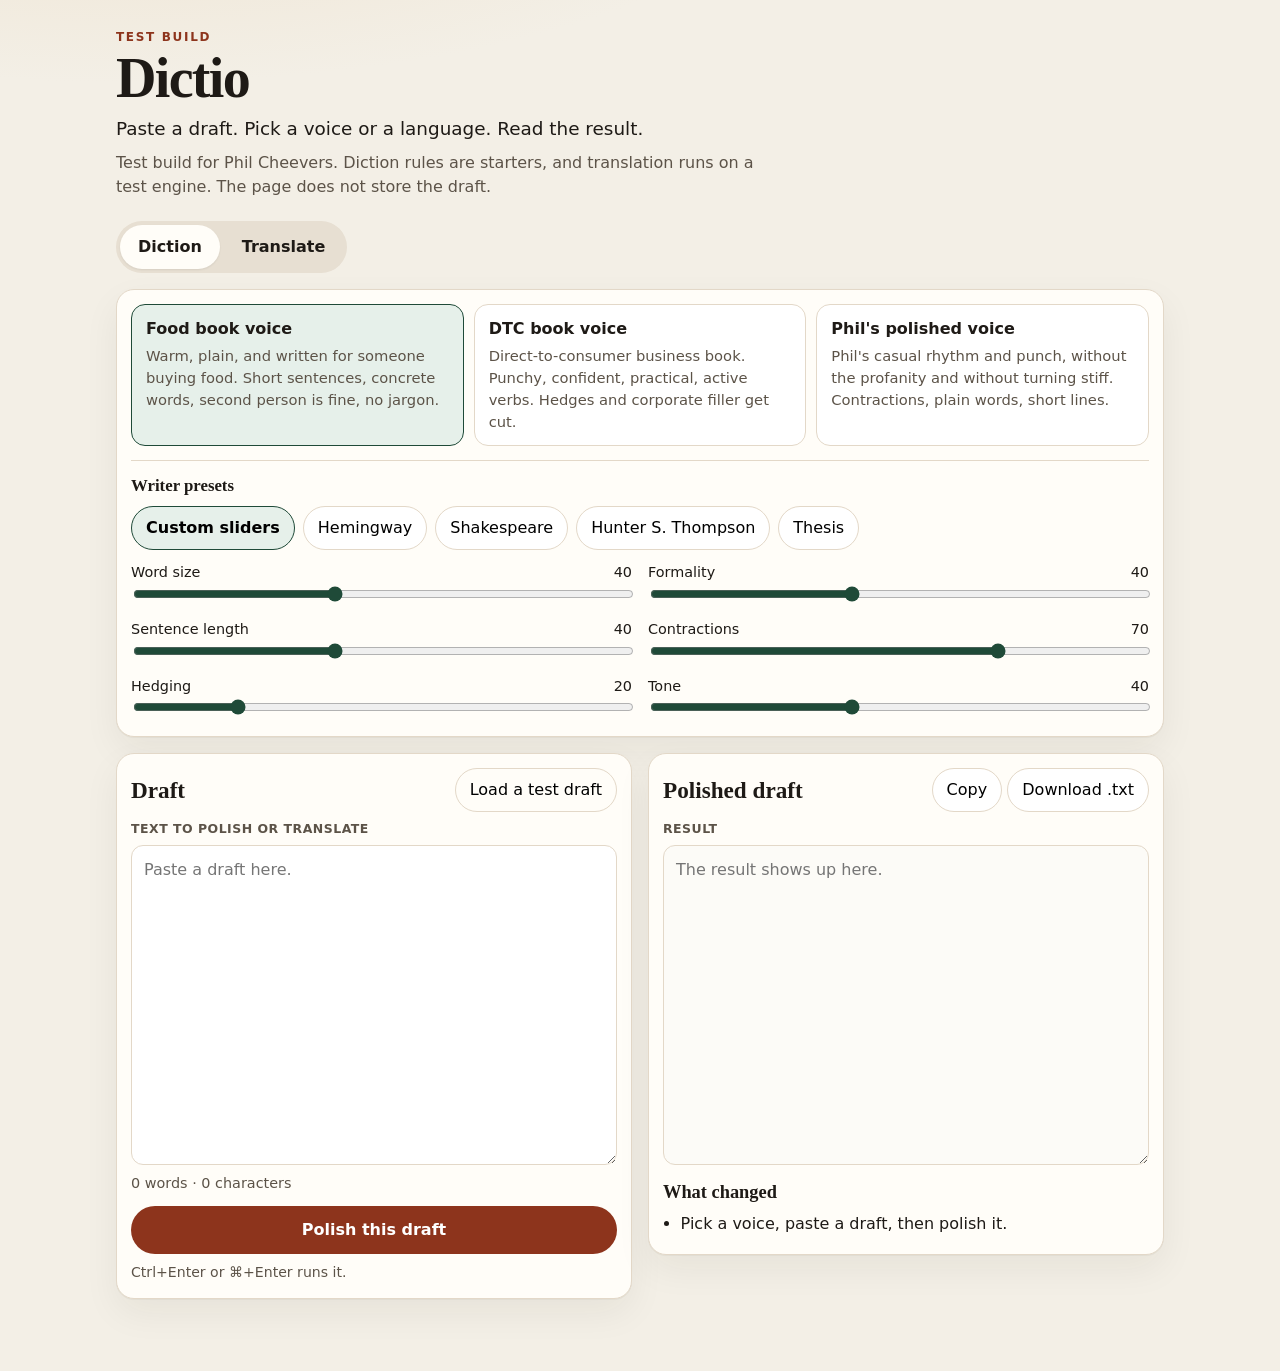
==== dictio/index.html @ 5be0e1c3 "Add Dictio style sliders, writer presets, and thesis citations. Co-authored-by: Cursor <cursoragent@" ====
<!DOCTYPE html>
<html lang="en">
<head>
<meta charset="utf-8">
<meta name="viewport" content="width=device-width, initial-scale=1">
<meta name="description" content="Dictio is a test page: polish a draft in one of three voices, or translate it with a test translation engine.">
<meta name="robots" content="noindex">
<meta name="theme-color" content="#f3efe6">
<title>Dictio</title>
<link rel="icon" href="data:image/svg+xml,%3Csvg xmlns='http://www.w3.org/2000/svg' viewBox='0 0 32 32'%3E%3Crect width='32' height='32' rx='6' fill='%231f4a38'/%3E%3Ctext x='16' y='22' text-anchor='middle' font-family='Georgia' font-size='16' fill='white'%3ED%3C/text%3E%3C/svg%3E">
<style>
  :root {
    --bg: #f3efe6;
    --card: #fffdf8;
    --ink: #1e1a16;
    --muted: #5c5348;
    --line: #e3d8c8;
    --green: #1f4a38;
    --green-soft: #e6f0ea;
    --clay: #8d341c;
    --clay-dark: #732a16;
    --amber-soft: #f8f1e0;
    --amber: #7a5410;
    --shadow: 0 1px 0 rgba(30, 26, 22, 0.04), 0 14px 36px rgba(30, 26, 22, 0.06);
    --serif: "Iowan Old Style", Palatino, "Palatino Linotype", Georgia, serif;
    --sans: ui-sans-serif, system-ui, -apple-system, "Segoe UI", sans-serif;
  }
  * { box-sizing: border-box; }
  html { color-scheme: light; }
  body {
    margin: 0;
    background:
      radial-gradient(1200px 400px at 10% -10%, #efe4d2 0%, transparent 55%),
      var(--bg);
    color: var(--ink);
    font-family: var(--sans);
    font-size: 16px;
    line-height: 1.5;
  }
  .wrap { max-width: 1080px; margin: 0 auto; padding: 28px 16px 72px; }
  header.top { margin-bottom: 22px; }
  .kicker {
    margin: 0 0 6px;
    font-size: 0.75rem;
    letter-spacing: 0.14em;
    text-transform: uppercase;
    color: var(--clay);
    font-weight: 700;
  }
  h1 {
    margin: 0;
    font-family: var(--serif);
    font-size: clamp(2.4rem, 6vw, 3.5rem);
    font-weight: 600;
    letter-spacing: -0.03em;
    line-height: 0.95;
  }
  .tagline { margin: 10px 0 0; font-size: 1.15rem; max-width: 38rem; }
  .note { margin: 8px 0 0; color: var(--muted); max-width: 40rem; }
  .tabs {
    display: flex;
    gap: 4px;
    width: fit-content;
    max-width: 100%;
    padding: 4px;
    background: #e7dfd2;
    border-radius: 999px;
    margin: 0 0 16px;
  }
  .tabs button {
    appearance: none;
    border: 0;
    background: transparent;
    color: var(--ink);
    font: inherit;
    font-weight: 650;
    padding: 10px 18px;
    border-radius: 999px;
    min-height: 44px;
    cursor: pointer;
  }
  .tabs button[aria-selected="true"] { background: var(--card); box-shadow: 0 1px 2px rgba(30, 26, 22, 0.08); }
  .tabs button:focus-visible, .profile:focus-within, button:focus-visible, a:focus-visible, input:focus-visible, textarea:focus-visible {
    outline: 2px solid var(--green);
    outline-offset: 2px;
  }
  .panel {
    background: var(--card);
    border: 1px solid var(--line);
    border-radius: 18px;
    padding: 14px;
    box-shadow: var(--shadow);
    margin-bottom: 16px;
  }
  .profiles { display: grid; grid-template-columns: repeat(3, 1fr); gap: 10px; }
  .profile {
    position: relative;
    display: flex;
    flex-direction: column;
    gap: 4px;
    min-height: 44px;
    padding: 12px 12px 12px 14px;
    border: 1px solid var(--line);
    border-radius: 14px;
    background: #fff;
    cursor: pointer;
  }
  .profile input { position: absolute; opacity: 0; pointer-events: none; }
  .profile:has(input:checked) { border-color: var(--green); background: var(--green-soft); }
  .profile-name { font-weight: 700; }
  .profile-desc { color: var(--muted); font-size: 0.92rem; }
  .lang-row { display: grid; grid-template-columns: 1fr 1fr; gap: 12px; }
  .lang-field { position: relative; }
  .lang-field label, .field-label {
    display: block;
    font-size: 0.78rem;
    font-weight: 700;
    letter-spacing: 0.04em;
    text-transform: uppercase;
    color: var(--muted);
    margin-bottom: 6px;
  }
  .lang-field input, textarea {
    width: 100%;
    border: 1px solid var(--line);
    border-radius: 12px;
    background: #fff;
    color: var(--ink);
    font: inherit;
    font-size: 16px;
  }
  .lang-field input { min-height: 48px; padding: 10px 12px; }
  .lang-list {
    position: absolute;
    z-index: 20;
    left: 0; right: 0;
    top: calc(100% + 4px);
    max-height: min(280px, 46vh);
    overflow: auto;
    margin: 0;
    padding: 6px;
    list-style: none;
    background: #fff;
    border: 1px solid var(--line);
    border-radius: 12px;
    box-shadow: var(--shadow);
  }
  .lang-list li[role="option"] {
    display: flex;
    justify-content: space-between;
    gap: 12px;
    padding: 8px 10px;
    border-radius: 8px;
    cursor: pointer;
  }
  .lang-list li[aria-selected="true"], .lang-list li[role="option"]:hover { background: var(--green-soft); }
  .lang-list .native { color: var(--muted); }
  .lang-empty { padding: 8px 10px; color: var(--muted); }
  .engine-note {
    margin: 12px 0 0;
    padding: 10px 12px;
    background: var(--amber-soft);
    color: var(--amber);
    border-radius: 12px;
    font-size: 0.95rem;
  }
  .workspace { display: grid; gap: 16px; }
  .col {
    background: var(--card);
    border: 1px solid var(--line);
    border-radius: 18px;
    padding: 14px;
    box-shadow: var(--shadow);
    min-width: 0;
  }
  .col-head, .pay {
    display: flex;
    justify-content: space-between;
    align-items: center;
    gap: 8px;
    margin-bottom: 8px;
  }
  h2 { margin: 0; font-family: var(--serif); font-size: 1.45rem; font-weight: 600; }
  textarea {
    display: block;
    min-height: 240px;
    padding: 12px;
    line-height: 1.55;
    resize: vertical;
  }
  #output { background: #fcfbf7; }
  .meta { margin: 8px 0 0; color: var(--muted); font-size: 0.9rem; }
  button, .stripe {
    font: inherit;
    cursor: pointer;
    border-radius: 999px;
    min-height: 44px;
  }
  button {
    border: 1px solid var(--line);
    background: #fff;
    padding: 8px 14px;
  }
  button.primary {
    width: 100%;
    margin-top: 12px;
    border: 0;
    background: var(--clay);
    color: white;
    font-weight: 700;
    padding: 12px 16px;
  }
  button.primary:hover { background: var(--clay-dark); }
  button:disabled { opacity: 0.6; cursor: progress; }
  .ghost { background: transparent; }
  #report { margin-top: 14px; }
  #report h2 { font-size: 1.15rem; margin-bottom: 6px; }
  #report ul { margin: 0; padding-left: 1.1rem; }
  #report li { margin: 4px 0; }
  #report li.flag { color: var(--amber); }
  .pay {
    display: block;
    margin-top: 18px;
    padding: 14px;
    border: 1.5px dashed #b7ab9b;
    border-radius: 18px;
    background: transparent;
  }
  .stripe {
    display: inline-flex;
    align-items: center;
    padding: 10px 16px;
    border: 1.5px dashed var(--clay);
    color: var(--clay);
    background: #fff;
    text-decoration: none;
    font-weight: 700;
  }
  .pay p { margin: 8px 0 0; color: var(--muted); }
  code { font-size: 0.92em; }
  .hint { margin: 8px 0 0; color: var(--muted); font-size: 0.88rem; }
  .style-block { margin-top: 14px; padding-top: 12px; border-top: 1px solid var(--line); }
  .style-block h3 {
    margin: 0 0 8px;
    font-family: var(--serif);
    font-size: 1.05rem;
    font-weight: 600;
  }
  .presets { display: flex; flex-wrap: wrap; gap: 8px; margin-bottom: 12px; }
  .presets button[aria-pressed="true"] {
    background: var(--green-soft);
    border-color: var(--green);
    font-weight: 700;
  }
  .sliders { display: grid; grid-template-columns: 1fr 1fr; gap: 10px 16px; }
  .slider label { display: flex; justify-content: space-between; gap: 8px; font-size: 0.9rem; }
  .slider input[type="range"] { width: 100%; accent-color: var(--green); }
  #citation-wrap { margin-top: 10px; }
  #citation-wrap select {
    min-height: 44px;
    border: 1px solid var(--line);
    border-radius: 12px;
    background: #fff;
    color: var(--ink);
    font: inherit;
    padding: 8px 10px;
  }
  .pay { display: none !important; }
  @media (min-width: 860px) {
    .workspace { grid-template-columns: 1fr 1fr; align-items: start; }
    textarea { min-height: 320px; }
  }
  @media (max-width: 720px) {
    .profiles, .lang-row { grid-template-columns: 1fr; }
    .col-head { align-items: flex-start; flex-direction: column; }
  }
</style>
</head>
<body>
<div class="wrap">
  <header class="top">
    <p class="kicker">Test build</p>
    <h1>Dictio</h1>
    <p class="tagline">Paste a draft. Pick a voice or a language. Read the result.</p>
    <p class="note">Test build for Phil Cheevers. Diction rules are starters, and translation runs on a test engine. The page does not store the draft.</p>
  </header>

  <div class="tabs" role="tablist" aria-label="Mode">
    <button type="button" id="tab-diction" role="tab" aria-selected="true" aria-controls="panel-diction">Diction</button>
    <button type="button" id="tab-translate" role="tab" aria-selected="false" aria-controls="panel-translate" tabindex="-1">Translate</button>
  </div>

  <section class="panel" id="panel-diction" role="tabpanel" aria-labelledby="tab-diction">
    <div class="profiles" role="radiogroup" aria-label="Diction profile">
      <label class="profile">
        <input type="radio" name="profile" value="food" checked>
        <span class="profile-name">Food book voice</span>
        <span class="profile-desc"></span>
      </label>
      <label class="profile">
        <input type="radio" name="profile" value="dtc">
        <span class="profile-name">DTC book voice</span>
        <span class="profile-desc"></span>
      </label>
      <label class="profile">
        <input type="radio" name="profile" value="phil">
        <span class="profile-name">Phil's polished voice</span>
        <span class="profile-desc"></span>
      </label>
    </div>
    <div class="style-block">
      <h3>Writer presets</h3>
      <div class="presets" role="group" aria-label="Writer presets">
        <button type="button" data-writer="custom" aria-pressed="true">Custom sliders</button>
        <button type="button" data-writer="hemingway" aria-pressed="false">Hemingway</button>
        <button type="button" data-writer="shakespeare" aria-pressed="false">Shakespeare</button>
        <button type="button" data-writer="thompson" aria-pressed="false">Hunter S. Thompson</button>
        <button type="button" data-writer="thesis" aria-pressed="false">Thesis</button>
      </div>
      <div class="sliders">
        <div class="slider">
          <label for="slider-wordSize">Word size <span id="val-wordSize">40</span></label>
          <input id="slider-wordSize" type="range" min="0" max="100" value="40">
        </div>
        <div class="slider">
          <label for="slider-formality">Formality <span id="val-formality">40</span></label>
          <input id="slider-formality" type="range" min="0" max="100" value="40">
        </div>
        <div class="slider">
          <label for="slider-sentenceLength">Sentence length <span id="val-sentenceLength">40</span></label>
          <input id="slider-sentenceLength" type="range" min="0" max="100" value="40">
        </div>
        <div class="slider">
          <label for="slider-contractions">Contractions <span id="val-contractions">70</span></label>
          <input id="slider-contractions" type="range" min="0" max="100" value="70">
        </div>
        <div class="slider">
          <label for="slider-hedging">Hedging <span id="val-hedging">20</span></label>
          <input id="slider-hedging" type="range" min="0" max="100" value="20">
        </div>
        <div class="slider">
          <label for="slider-tone">Tone <span id="val-tone">40</span></label>
          <input id="slider-tone" type="range" min="0" max="100" value="40">
        </div>
      </div>
      <div id="citation-wrap" hidden>
        <label class="field-label" for="citation-format">Citation format</label>
        <select id="citation-format">
          <option value="apa7">APA 7</option>
          <option value="mla9">MLA 9</option>
          <option value="chicago">Chicago</option>
          <option value="harvard">Harvard</option>
          <option value="ieee">IEEE</option>
        </select>
      </div>
    </div>
  </section>

  <section class="panel" id="panel-translate" role="tabpanel" aria-labelledby="tab-translate" hidden>
    <div class="lang-row">
      <div class="lang-field" id="source-field">
        <label for="source-search">Source language</label>
        <input id="source-search" type="text" role="combobox" aria-autocomplete="list" aria-expanded="false" aria-controls="source-list" autocomplete="off" autocorrect="off" spellcheck="false">
        <ul id="source-list" class="lang-list" role="listbox" hidden></ul>
      </div>
      <div class="lang-field" id="target-field">
        <label for="target-search">Target language</label>
        <input id="target-search" type="text" role="combobox" aria-autocomplete="list" aria-expanded="false" aria-controls="target-list" autocomplete="off" autocorrect="off" spellcheck="false" placeholder="Search languages">
        <ul id="target-list" class="lang-list" role="listbox" hidden></ul>
      </div>
    </div>
    <p class="engine-note" id="engine-note"></p>
  </section>

  <div class="workspace">
    <div class="col">
      <div class="col-head">
        <h2>Draft</h2>
        <button type="button" class="ghost" id="load-sample">Load a test draft</button>
      </div>
      <label class="field-label" for="source">Text to polish or translate</label>
      <textarea id="source" placeholder="Paste a draft here."></textarea>
      <p class="meta" id="source-meta"></p>
      <button type="button" class="primary" id="process">Polish this draft</button>
      <p class="hint">Ctrl+Enter or ⌘+Enter runs it.</p>
    </div>
    <div class="col">
      <div class="col-head">
        <h2 id="result-title">Polished draft</h2>
        <div>
          <button type="button" id="copy">Copy</button>
          <button type="button" id="download">Download .txt</button>
        </div>
      </div>
      <label class="field-label" for="output">Result</label>
      <textarea id="output" readonly placeholder="The result shows up here."></textarea>
      <div id="report" aria-live="polite">
        <h2 id="report-title">What changed</h2>
        <ul id="report-list"></ul>
      </div>
    </div>
  </div>

  <aside class="pay" hidden>
    <a class="stripe" id="stripe" href="#">Pay $5 – Stripe placeholder, not live</a>
    <p>PLACEHOLDER. No payment is processed. When you have a real Stripe Payment Link, paste it into <code>STRIPE_PAYMENT_LINK</code> at the top of the script.</p>
  </aside>
</div>
<noscript><p style="padding:16px">Dictio needs JavaScript. It runs entirely in the page.</p></noscript>
<script src="style-core.js"></script>
<script>
/* Paste a Stripe Payment Link here when you have one. Leave it empty until then. */
const STRIPE_PAYMENT_LINK = "";
const STRIPE_BUTTON_LABEL = "Pay $5 – Stripe placeholder, not live";

const TRANSLATE_PROXY = "translate.php";
const MYMEMORY_URL = "https://api.mymemory.translated.net/get";
const ENGINE_NAME = "MyMemory";
const ENGINE_LABEL = "test translation engine";
const MAX_PASSAGE_CHARS = 4500;
const CHUNK_BYTES = 450;

/* ============================================================
   PROFILES — edit the voices here.
   Order of work for each profile:
     1. swaps (longest phrase first, automatic)
     2. rules, top to bottom
     3. final check (flags only — it does not rewrite)
   A swap or rule with to: "" deletes the match.
   ============================================================ */
const HEDGE_RULES = [
  { label: "Strip “it is important to note that”", re: "\\bit is important to note that\\b[,:]?\\s*", flags: "gi", to: "" },
  { label: "Strip “it should be noted that”", re: "\\bit should be noted that\\b[,:]?\\s*", flags: "gi", to: "" },
  { label: "Strip “it is worth noting that”", re: "\\bit is worth noting that\\b[,:]?\\s*", flags: "gi", to: "" },
  { label: "Strip “I think that”", re: "\\bi think that\\b[,:]?\\s*", flags: "gi", to: "" },
  { label: "Strip “I believe that”", re: "\\bi believe that\\b[,:]?\\s*", flags: "gi", to: "" },
  { label: "Strip “basically”", re: "\\bbasically\\b[,:]?\\s*", flags: "gi", to: "" },
  { label: "Strip “essentially”", re: "\\bessentially\\b[,:]?\\s*", flags: "gi", to: "" }
];

const CONTRACTION_RULES = [
  { label: "we are going to → we'll", re: "\\bwe are going to\\b", flags: "gi", to: "we'll" },
  { label: "do we not → don't we", re: "\\bdo we not\\b", flags: "gi", to: "don't we" },
  { label: "does not → doesn't", re: "\\bdoes not\\b", flags: "gi", to: "doesn't" },
  { label: "do not → don't", re: "\\bdo not\\b", flags: "gi", to: "don't" },
  { label: "did not → didn't", re: "\\bdid not\\b", flags: "gi", to: "didn't" },
  { label: "cannot → can't", re: "\\bcannot\\b", flags: "gi", to: "can't" },
  { label: "can not → can't", re: "\\bcan not\\b", flags: "gi", to: "can't" },
  { label: "will not → won't", re: "\\bwill not\\b", flags: "gi", to: "won't" },
  { label: "would not → wouldn't", re: "\\bwould not\\b", flags: "gi", to: "wouldn't" },
  { label: "should not → shouldn't", re: "\\bshould not\\b", flags: "gi", to: "shouldn't" },
  { label: "could not → couldn't", re: "\\bcould not\\b", flags: "gi", to: "couldn't" },
  { label: "is not → isn't", re: "\\bis not\\b", flags: "gi", to: "isn't" },
  { label: "are not → aren't", re: "\\bare not\\b", flags: "gi", to: "aren't" },
  { label: "was not → wasn't", re: "\\bwas not\\b", flags: "gi", to: "wasn't" },
  { label: "were not → weren't", re: "\\bwere not\\b", flags: "gi", to: "weren't" },
  { label: "I will → I'll", re: "\\bI will\\b", flags: "g", to: "I'll" },
  { label: "we will → we'll", re: "\\bwe will\\b", flags: "gi", to: "we'll" },
  { label: "you will → you'll", re: "\\byou will\\b", flags: "gi", to: "you'll" },
  { label: "I am → I'm", re: "\\bI am\\b", flags: "g", to: "I'm" },
  { label: "you are → you're", re: "\\byou are\\b", flags: "gi", to: "you're" },
  { label: "we are → we're", re: "\\bwe are\\b", flags: "gi", to: "we're" },
  { label: "they are → they're", re: "\\bthey are\\b", flags: "gi", to: "they're" },
  { label: "there is → there's", re: "\\bthere is\\b", flags: "gi", to: "there's" },
  { label: "that is → that's", re: "\\bthat is\\b", flags: "gi", to: "that's" },
  { label: "it is → it's", re: "\\bit is\\b", flags: "gi", to: "it's" },
  { label: "let us → let's", re: "\\blet us\\b", flags: "gi", to: "let's" }
];

const PROFANITY_RULES = [
  { label: "what the hell → what the heck", re: "\\bwhat the hell\\b", flags: "gi", to: "what the heck" },
  { label: "holy shit → wow", re: "\\bholy shit\\b", flags: "gi", to: "wow" },
  { label: "pain in the ass → pain in the neck", re: "\\bpain in the ass\\b", flags: "gi", to: "pain in the neck" },
  { label: "bullshit → nonsense", re: "\\bbullshit\\b", flags: "gi", to: "nonsense" },
  { label: "fucking → really", re: "\\bfucking\\b", flags: "gi", to: "really" },
  { label: "fucked → messed up", re: "\\bfucked\\b", flags: "gi", to: "messed up" },
  { label: "fucker → jerk", re: "\\bfucker\\b", flags: "gi", to: "jerk" },
  { label: "fuck → heck", re: "\\bfuck\\b", flags: "gi", to: "heck" },
  { label: "shitty → lousy", re: "\\bshitty\\b", flags: "gi", to: "lousy" },
  { label: "shit → stuff", re: "\\bshit\\b", flags: "gi", to: "stuff" },
  { label: "goddamn → darn", re: "\\bgoddamn\\b", flags: "gi", to: "darn" },
  { label: "damned → darned", re: "\\bdamned\\b", flags: "gi", to: "darned" },
  { label: "damn → darn", re: "\\bdamn\\b", flags: "gi", to: "darn" },
  { label: "asshole → jerk", re: "\\basshole\\b", flags: "gi", to: "jerk" },
  { label: "bitching → complaining", re: "\\bbitching\\b", flags: "gi", to: "complaining" },
  { label: "bitch → jerk", re: "\\bbitch\\b", flags: "gi", to: "jerk" },
  { label: "bastard → jerk", re: "\\bbastard\\b", flags: "gi", to: "jerk" },
  { label: "hell → heck", re: "\\bhell\\b", flags: "gi", to: "heck" },
  { label: "ass → butt", re: "\\bass\\b", flags: "gi", to: "butt" }
];

const PLAIN_SWAPS = [
  ["utilize", "use"],
  ["utilizes", "uses"],
  ["utilized", "used"],
  ["utilizing", "using"],
  ["utilization", "use"],
  ["leverage", "use"],
  ["leveraged", "used"],
  ["leveraging", "using"],
  ["in order to", "to"],
  ["at this point in time", "now"],
  ["at the present time", "now"],
  ["very unique", "unique"],
  ["due to the fact that", "because"],
  ["a wide variety of", "many"],
  ["in the event that", "if"],
  ["has the ability to", "can"],
  ["is able to", "can"],
  ["the fact that", "that"],
  ["prior to", "before"],
  ["a large number of", "many"],
  ["in addition to", "and"],
  ["with respect to", "about"],
  ["in terms of", "for"],
  ["each and every", "every"],
  ["at the end of the day", ""]
];

const SWEAR_FLAGS = ["fuck", "fucking", "fucked", "shit", "bullshit", "damn", "goddamn", "hell", "asshole", "bitch", "bastard"];

const PASSIVE_RE = /\b(?:am|is|are|was|were|be|been|being)\s+(?:\w+ly\s+)?(?:\w+ed|built|chosen|done|given|known|made|seen|shown|taken|told|written)\b/gi;

function swaps(pairs) {
  return pairs.map(([from, to]) => ({ from, to }));
}

const PROFILES = [
  {
    id: "food",
    name: "Food book voice",
    description: "Warm, plain, and written for someone buying food. Short sentences, concrete words, second person is fine, no jargon.",
    swaps: swaps(PLAIN_SWAPS.concat([
      ["consumers", "people"],
      ["stakeholders", "people"],
      ["synergy", "working together"],
      ["paradigm", "way"],
      ["ensure that", "make sure"],
      ["purchase", "buy"],
      ["approximately", "about"],
      ["sufficient", "enough"],
      ["numerous", "many"],
      ["assist", "help"],
      ["individuals", "people"],
      ["food product", "food"],
      ["circle back", "come back"],
      ["deep dive", "close look"],
      ["best-in-class", "strong"],
      ["best in class", "strong"],
      ["move the needle", "matter"],
      ["actionable insights", "useful details"],
      ["actionable", "useful"],
      ["learnings", "lessons"],
      ["going forward", "from here"]
    ])),
    rules: HEDGE_RULES.concat(CONTRACTION_RULES),
    check: {
      maxSentenceWords: 25,
      passive: true,
      banned: ["utilize", "utilizes", "leverage", "leveraged", "synergy", "paradigm", "stakeholders", "basically", "essentially"].concat(SWEAR_FLAGS)
    }
  },
  {
    id: "dtc",
    name: "DTC book voice",
    description: "Direct-to-consumer business book. Punchy, confident, practical, active verbs. Hedges and corporate filler get cut.",
    swaps: swaps(PLAIN_SWAPS.concat([
      ["stakeholders", "customers"],
      ["synergy", "fit"],
      ["paradigm", "way"],
      ["circle back", "follow up"],
      ["touch base", "talk"],
      ["reach out", "contact"],
      ["deep dive", "close look"],
      ["low-hanging fruit", "easy win"],
      ["low hanging fruit", "easy win"],
      ["move the needle", "change the result"],
      ["going forward", "next"],
      ["best-in-class", "strong"],
      ["best in class", "strong"],
      ["thought leadership", "a clear point of view"],
      ["thought leader", "expert"],
      ["learnings", "lessons"],
      ["actionable insights", "what to do"],
      ["actionable", "useful"],
      ["bandwidth", "time"],
      ["double-click", "look closer"],
      ["double click", "look closer"],
      ["net-net", "the point"]
    ])),
    rules: HEDGE_RULES.concat([
      { label: "Strip “to be honest”", re: "\\bto be honest\\b[,:]?\\s*", flags: "gi", to: "" },
      { label: "Strip “the reality is that”", re: "\\bthe reality is that\\b\\s*", flags: "gi", to: "" },
      { label: "Strip “needless to say”", re: "\\bneedless to say\\b[,:]?\\s*", flags: "gi", to: "" },
      { label: "Strip “kind of”", re: "\\bkind of\\b\\s*", flags: "gi", to: "" },
      { label: "Strip “sort of”", re: "\\bsort of\\b\\s*", flags: "gi", to: "" },
      { label: "are going to → will", re: "\\bare going to\\b", flags: "gi", to: "will" },
      { label: "is going to → will", re: "\\bis going to\\b", flags: "gi", to: "will" }
    ], CONTRACTION_RULES),
    check: {
      maxSentenceWords: 25,
      passive: true,
      banned: ["utilize", "leverage", "synergy", "circle back", "low-hanging fruit", "learnings", "best-in-class", "thought leader", "basically"].concat(SWEAR_FLAGS)
    }
  },
  {
    id: "phil",
    name: "Phil's polished voice",
    description: "Phil's casual rhythm and punch, without the profanity and without turning stiff. Contractions, plain words, short lines.",
    swaps: swaps(PLAIN_SWAPS.concat([
      ["consumers", "people"],
      ["stakeholders", "people"],
      ["synergy", "working together"],
      ["therefore", "so"],
      ["furthermore", "and"],
      ["moreover", "and"],
      ["additionally", "also"],
      ["nevertheless", "still"],
      ["consequently", "so"],
      ["in conclusion", "so"],
      ["with regard to", "about"],
      ["in my opinion", ""],
      ["I would like to", "I want to"]
    ])),
    rules: HEDGE_RULES.concat([
      { label: "however → but", re: "\\bhowever\\b[,:]?", flags: "gi", to: "but" }
    ], PROFANITY_RULES, CONTRACTION_RULES),
    check: {
      maxSentenceWords: 25,
      passive: true,
      banned: ["therefore", "furthermore", "moreover", "utilize", "leverage", "additionally", "nevertheless"].concat(SWEAR_FLAGS)
    }
  }
];

const SAMPLE_DRAFT = [
  "It is important to note that we utilize a wide variety of suppliers in order to leverage the supply chain at this point in time.",
  "Basically, I think that the product is very unique and it was designed for consumers who want trust.",
  "This sentence is intentionally long so the final check will flag it because it keeps going and going with extra clauses about stakeholders and synergy and the fact that people do not always trust what they cannot see on a label when they shop for food.",
  "What the hell is this bullshit process, and why the fuck do we not just say what is in the food?"
].join(" ");

/* ============================================================
   LANGUAGES — ISO 639-1, plus a few variants people search for.
   Each row is [code, english name, native name, extra search words].
   ============================================================ */
const LANGUAGES = [
  [
    "ab",
    "Abkhaz",
    "аҧсуа бызшәа",
    ""
  ],
  [
    "aa",
    "Afar",
    "Afaraf",
    ""
  ],
  [
    "af",
    "Afrikaans",
    "Afrikaans",
    ""
  ],
  [
    "ak",
    "Akan",
    "Akan",
    ""
  ],
  [
    "sq",
    "Albanian",
    "Shqip",
    ""
  ],
  [
    "am",
    "Amharic",
    "አማርኛ",
    ""
  ],
  [
    "ar",
    "Arabic",
    "العربية",
    ""
  ],
  [
    "an",
    "Aragonese",
    "aragonés",
    ""
  ],
  [
    "hy",
    "Armenian",
    "Հայերեն",
    ""
  ],
  [
    "as",
    "Assamese",
    "অসমীয়া",
    ""
  ],
  [
    "av",
    "Avaric",
    "авар мацӀ",
    ""
  ],
  [
    "ae",
    "Avestan",
    "avesta",
    ""
  ],
  [
    "ay",
    "Aymara",
    "aymar aru",
    ""
  ],
  [
    "az",
    "Azerbaijani",
    "azərbaycan dili",
    ""
  ],
  [
    "bm",
    "Bambara",
    "bamanankan",
    ""
  ],
  [
    "ba",
    "Bashkir",
    "башҡорт теле",
    ""
  ],
  [
    "eu",
    "Basque",
    "euskara",
    ""
  ],
  [
    "be",
    "Belarusian",
    "беларуская мова",
    ""
  ],
  [
    "bn",
    "Bengali",
    "বাংলা",
    "Bangla"
  ],
  [
    "bh",
    "Bihari",
    "भोजपुरी",
    ""
  ],
  [
    "bi",
    "Bislama",
    "Bislama",
    ""
  ],
  [
    "bs",
    "Bosnian",
    "bosanski jezik",
    ""
  ],
  [
    "br",
    "Breton",
    "brezhoneg",
    ""
  ],
  [
    "bg",
    "Bulgarian",
    "български език",
    ""
  ],
  [
    "my",
    "Burmese",
    "ဗမာစာ",
    ""
  ],
  [
    "ca",
    "Catalan",
    "català",
    ""
  ],
  [
    "ceb",
    "Cebuano",
    "Binisaya",
    "bisaya"
  ],
  [
    "ch",
    "Chamorro",
    "Chamoru",
    ""
  ],
  [
    "ce",
    "Chechen",
    "нохчийн мотт",
    ""
  ],
  [
    "ny",
    "Chichewa",
    "chiCheŵa",
    "Chewa Nyanja"
  ],
  [
    "zh",
    "Chinese",
    "中文",
    ""
  ],
  [
    "zh-CN",
    "Chinese (Simplified)",
    "简体中文",
    "mandarin simplified"
  ],
  [
    "zh-TW",
    "Chinese (Traditional)",
    "繁體中文",
    "mandarin traditional"
  ],
  [
    "cu",
    "Church Slavonic",
    "ѩзыкъ словѣньскъ",
    "Old Bulgarian Old Church Slavonic"
  ],
  [
    "cv",
    "Chuvash",
    "чӑваш чӗлхи",
    ""
  ],
  [
    "kw",
    "Cornish",
    "Kernewek",
    ""
  ],
  [
    "co",
    "Corsican",
    "corsu",
    ""
  ],
  [
    "cr",
    "Cree",
    "ᓀᐦᐃᔭᐍᐏᐣ",
    ""
  ],
  [
    "hr",
    "Croatian",
    "hrvatski jezik",
    ""
  ],
  [
    "cs",
    "Czech",
    "čeština",
    ""
  ],
  [
    "da",
    "Danish",
    "dansk",
    ""
  ],
  [
    "dv",
    "Divehi",
    "ދިވެހި",
    "Dhivehi Maldivian"
  ],
  [
    "nl",
    "Dutch",
    "Nederlands",
    ""
  ],
  [
    "dz",
    "Dzongkha",
    "རྫོང་ཁ",
    ""
  ],
  [
    "en",
    "English",
    "English",
    ""
  ],
  [
    "eo",
    "Esperanto",
    "Esperanto",
    ""
  ],
  [
    "et",
    "Estonian",
    "eesti",
    ""
  ],
  [
    "ee",
    "Ewe",
    "Eʋegbe",
    ""
  ],
  [
    "fo",
    "Faroese",
    "føroyskt",
    ""
  ],
  [
    "fj",
    "Fijian",
    "vosa Vakaviti",
    ""
  ],
  [
    "fil",
    "Filipino",
    "Filipino",
    "tagalog"
  ],
  [
    "fi",
    "Finnish",
    "suomi",
    ""
  ],
  [
    "fr",
    "French",
    "français",
    ""
  ],
  [
    "ff",
    "Fulah",
    "Fulfulde",
    "Pulaar Pular Fula"
  ],
  [
    "gl",
    "Galician",
    "galego",
    ""
  ],
  [
    "lg",
    "Ganda",
    "Luganda",
    ""
  ],
  [
    "ka",
    "Georgian",
    "ქართული",
    ""
  ],
  [
    "de",
    "German",
    "Deutsch",
    ""
  ],
  [
    "el",
    "Greek",
    "ελληνικά",
    "modern"
  ],
  [
    "gn",
    "Guaraní",
    "Avañe'ẽ",
    ""
  ],
  [
    "gu",
    "Gujarati",
    "ગુજરાતી",
    ""
  ],
  [
    "ht",
    "Haitian Creole",
    "Kreyòl ayisyen",
    "Haitian"
  ],
  [
    "ha",
    "Hausa",
    "",
    ""
  ],
  [
    "haw",
    "Hawaiian",
    "ʻŌlelo Hawaiʻi",
    ""
  ],
  [
    "he",
    "Hebrew",
    "עברית",
    "modern"
  ],
  [
    "hz",
    "Herero",
    "Otjiherero",
    ""
  ],
  [
    "hi",
    "Hindi",
    "हिन्दी",
    ""
  ],
  [
    "ho",
    "Hiri Motu",
    "Hiri Motu",
    ""
  ],
  [
    "hmn",
    "Hmong",
    "Hmoob",
    ""
  ],
  [
    "hu",
    "Hungarian",
    "magyar",
    ""
  ],
  [
    "is",
    "Icelandic",
    "Íslenska",
    ""
  ],
  [
    "io",
    "Ido",
    "Ido",
    ""
  ],
  [
    "ig",
    "Igbo",
    "Asụsụ Igbo",
    ""
  ],
  [
    "id",
    "Indonesian",
    "Bahasa Indonesia",
    ""
  ],
  [
    "ia",
    "Interlingua",
    "Interlingua",
    ""
  ],
  [
    "ie",
    "Interlingue",
    "Originally called Occidental; then Interlingue after WWII",
    ""
  ],
  [
    "iu",
    "Inuktitut",
    "ᐃᓄᒃᑎᑐᑦ",
    ""
  ],
  [
    "ik",
    "Inupiaq",
    "Iñupiaq",
    ""
  ],
  [
    "ga",
    "Irish",
    "Gaeilge",
    ""
  ],
  [
    "it",
    "Italian",
    "Italiano",
    ""
  ],
  [
    "ja",
    "Japanese",
    "日本語",
    ""
  ],
  [
    "jv",
    "Javanese",
    "ꦧꦱꦗꦮ",
    ""
  ],
  [
    "kl",
    "Kalaallisut",
    "kalaallisut",
    "Greenlandic"
  ],
  [
    "kn",
    "Kannada",
    "ಕನ್ನಡ",
    ""
  ],
  [
    "kr",
    "Kanuri",
    "Kanuri",
    ""
  ],
  [
    "ks",
    "Kashmiri",
    "कश्मीरी",
    ""
  ],
  [
    "kk",
    "Kazakh",
    "қазақ тілі",
    ""
  ],
  [
    "km",
    "Khmer",
    "ខ្មែរ",
    ""
  ],
  [
    "ki",
    "Kikuyu",
    "Gĩkũyũ",
    "Gikuyu"
  ],
  [
    "rw",
    "Kinyarwanda",
    "Ikinyarwanda",
    ""
  ],
  [
    "rn",
    "Kirundi",
    "Ikirundi",
    ""
  ],
  [
    "kv",
    "Komi",
    "коми кыв",
    ""
  ],
  [
    "kg",
    "Kongo",
    "Kikongo",
    ""
  ],
  [
    "ko",
    "Korean",
    "한국어",
    ""
  ],
  [
    "kj",
    "Kuanyama",
    "Kuanyama",
    "Kwanyama"
  ],
  [
    "ku",
    "Kurdish",
    "Kurdî",
    ""
  ],
  [
    "ky",
    "Kyrgyz",
    "Кыргызча",
    ""
  ],
  [
    "lo",
    "Lao",
    "ພາສາລາວ",
    ""
  ],
  [
    "la",
    "Latin",
    "latine",
    ""
  ],
  [
    "lv",
    "Latvian",
    "latviešu valoda",
    ""
  ],
  [
    "li",
    "Limburgish",
    "Limburgs",
    "Limburgan Limburger"
  ],
  [
    "ln",
    "Lingala",
    "Lingála",
    ""
  ],
  [
    "lt",
    "Lithuanian",
    "lietuvių kalba",
    ""
  ],
  [
    "lu",
    "Luba-Katanga",
    "Tshiluba",
    ""
  ],
  [
    "lb",
    "Luxembourgish",
    "Lëtzebuergesch",
    "Letzeburgesch"
  ],
  [
    "mk",
    "Macedonian",
    "македонски јазик",
    ""
  ],
  [
    "mg",
    "Malagasy",
    "fiteny malagasy",
    ""
  ],
  [
    "ms",
    "Malay",
    "bahasa Melayu",
    ""
  ],
  [
    "ml",
    "Malayalam",
    "മലയാളം",
    ""
  ],
  [
    "mt",
    "Maltese",
    "Malti",
    ""
  ],
  [
    "gv",
    "Manx",
    "Gaelg",
    ""
  ],
  [
    "mr",
    "Marathi",
    "मराठी",
    "Marāṭhī"
  ],
  [
    "mh",
    "Marshallese",
    "Kajin M̧ajeļ",
    ""
  ],
  [
    "mn",
    "Mongolian",
    "Монгол хэл",
    ""
  ],
  [
    "mi",
    "Māori",
    "te reo Māori",
    ""
  ],
  [
    "na",
    "Nauruan",
    "Dorerin Naoero",
    ""
  ],
  [
    "nv",
    "Navajo",
    "Diné bizaad",
    "Navaho"
  ],
  [
    "ng",
    "Ndonga",
    "Owambo",
    ""
  ],
  [
    "ne",
    "Nepali",
    "नेपाली",
    ""
  ],
  [
    "nd",
    "Northern Ndebele",
    "isiNdebele",
    ""
  ],
  [
    "se",
    "Northern Sami",
    "Davvisámegiella",
    ""
  ],
  [
    "no",
    "Norwegian",
    "Norsk",
    ""
  ],
  [
    "nb",
    "Norwegian Bokmål",
    "Norsk bokmål",
    ""
  ],
  [
    "nn",
    "Norwegian Nynorsk",
    "Norsk nynorsk",
    ""
  ],
  [
    "ii",
    "Nuosu",
    "ꆈꌠ꒿ Nuosuhxop",
    ""
  ],
  [
    "oc",
    "Occitan",
    "occitan",
    ""
  ],
  [
    "oj",
    "Ojibwe",
    "ᐊᓂᔑᓈᐯᒧᐎᓐ",
    "Ojibwa"
  ],
  [
    "or",
    "Oriya",
    "ଓଡ଼ିଆ",
    ""
  ],
  [
    "om",
    "Oromo",
    "Afaan Oromoo",
    ""
  ],
  [
    "os",
    "Ossetian",
    "ирон æвзаг",
    "Ossetic"
  ],
  [
    "ps",
    "Pashto",
    "پښتو",
    "Pushto"
  ],
  [
    "fa",
    "Persian",
    "فارسی",
    "Farsi"
  ],
  [
    "pl",
    "Polish",
    "język polski",
    ""
  ],
  [
    "pt",
    "Portuguese",
    "Português",
    ""
  ],
  [
    "pt-BR",
    "Portuguese (Brazil)",
    "Português (Brasil)",
    "brazilian"
  ],
  [
    "pt-PT",
    "Portuguese (Portugal)",
    "Português (Portugal)",
    "european portuguese"
  ],
  [
    "pa",
    "Punjabi",
    "ਪੰਜਾਬੀ",
    "(Eastern) Punjabi"
  ],
  [
    "pi",
    "Pāli",
    "पाऴि",
    ""
  ],
  [
    "qu",
    "Quechua",
    "Runa Simi",
    ""
  ],
  [
    "ro",
    "Romanian",
    "Română",
    ""
  ],
  [
    "rm",
    "Romansh",
    "rumantsch grischun",
    ""
  ],
  [
    "ru",
    "Russian",
    "Русский",
    ""
  ],
  [
    "sm",
    "Samoan",
    "gagana fa'a Samoa",
    ""
  ],
  [
    "sg",
    "Sango",
    "yângâ tî sängö",
    ""
  ],
  [
    "sa",
    "Sanskrit",
    "संस्कृतम्",
    "Saṁskṛta"
  ],
  [
    "sc",
    "Sardinian",
    "sardu",
    ""
  ],
  [
    "gd",
    "Scottish Gaelic",
    "Gàidhlig",
    "Gaelic"
  ],
  [
    "sr",
    "Serbian",
    "српски језик",
    ""
  ],
  [
    "sn",
    "Shona",
    "chiShona",
    ""
  ],
  [
    "sd",
    "Sindhi",
    "सिन्धी",
    ""
  ],
  [
    "si",
    "Sinhala",
    "සිංහල",
    "Sinhalese"
  ],
  [
    "sk",
    "Slovak",
    "slovenčina",
    ""
  ],
  [
    "sl",
    "Slovene",
    "slovenski jezik",
    ""
  ],
  [
    "so",
    "Somali",
    "Soomaaliga",
    ""
  ],
  [
    "nr",
    "Southern Ndebele",
    "isiNdebele",
    ""
  ],
  [
    "st",
    "Southern Sotho",
    "Sesotho",
    ""
  ],
  [
    "es",
    "Spanish",
    "Español",
    ""
  ],
  [
    "su",
    "Sundanese",
    "Basa Sunda",
    ""
  ],
  [
    "sw",
    "Swahili",
    "Kiswahili",
    ""
  ],
  [
    "ss",
    "Swati",
    "SiSwati",
    ""
  ],
  [
    "sv",
    "Swedish",
    "svenska",
    ""
  ],
  [
    "tl",
    "Tagalog",
    "Wikang Tagalog",
    ""
  ],
  [
    "ty",
    "Tahitian",
    "Reo Tahiti",
    ""
  ],
  [
    "tg",
    "Tajik",
    "тоҷикӣ",
    ""
  ],
  [
    "ta",
    "Tamil",
    "தமிழ்",
    ""
  ],
  [
    "tt",
    "Tatar",
    "татар теле",
    ""
  ],
  [
    "te",
    "Telugu",
    "తెలుగు",
    ""
  ],
  [
    "th",
    "Thai",
    "ไทย",
    ""
  ],
  [
    "bo",
    "Tibetan",
    "བོད་ཡིག",
    "Central Tibetan Standard"
  ],
  [
    "ti",
    "Tigrinya",
    "ትግርኛ",
    ""
  ],
  [
    "to",
    "Tongan",
    "faka Tonga",
    "Tonga Islands Tonga"
  ],
  [
    "ts",
    "Tsonga",
    "Xitsonga",
    ""
  ],
  [
    "tn",
    "Tswana",
    "Setswana",
    ""
  ],
  [
    "tr",
    "Turkish",
    "Türkçe",
    ""
  ],
  [
    "tk",
    "Turkmen",
    "Türkmen",
    ""
  ],
  [
    "tw",
    "Twi",
    "Twi",
    ""
  ],
  [
    "uk",
    "Ukrainian",
    "Українська",
    ""
  ],
  [
    "ur",
    "Urdu",
    "اردو",
    ""
  ],
  [
    "ug",
    "Uyghur",
    "ئۇيغۇرچە‎",
    ""
  ],
  [
    "uz",
    "Uzbek",
    "Oʻzbek",
    ""
  ],
  [
    "ve",
    "Venda",
    "Tshivenḓa",
    ""
  ],
  [
    "vi",
    "Vietnamese",
    "Tiếng Việt",
    ""
  ],
  [
    "vo",
    "Volapük",
    "Volapük",
    ""
  ],
  [
    "wa",
    "Walloon",
    "walon",
    ""
  ],
  [
    "cy",
    "Welsh",
    "Cymraeg",
    ""
  ],
  [
    "fy",
    "Western Frisian",
    "Frysk",
    ""
  ],
  [
    "wo",
    "Wolof",
    "Wollof",
    ""
  ],
  [
    "xh",
    "Xhosa",
    "isiXhosa",
    ""
  ],
  [
    "yi",
    "Yiddish",
    "ייִדיש",
    ""
  ],
  [
    "yo",
    "Yoruba",
    "Yorùbá",
    ""
  ],
  [
    "za",
    "Zhuang",
    "Saɯ cueŋƅ",
    "Chuang"
  ],
  [
    "zu",
    "Zulu",
    "isiZulu",
    ""
  ]
];

const LANG_BY_CODE = new Map(LANGUAGES.map((row) => [row[0].toLowerCase(), row[1]]));

function preserveCase(match, replacement) {
  if (!replacement) return "";
  const letters = match.replace(/[^A-Za-z]/g, "");
  if (letters && letters === letters.toUpperCase()) return replacement.toUpperCase();
  const first = match.match(/[A-Za-z]/);
  if (first && first[0] === first[0].toUpperCase()) {
    return replacement.replace(/[A-Za-z]/, (ch) => ch.toUpperCase());
  }
  return replacement;
}

function applySwaps(text, list, counter) {
  const ordered = list.slice().sort((a, b) => b.from.length - a.from.length);
  for (const swap of ordered) {
    const escaped = swap.from.replace(/[.*+?^${}()|[\]\\]/g, "\\$&");
    const re = new RegExp("\\b" + escaped + "\\b[,;:]?", "gi");
    text = text.replace(re, (match) => {
      counter.swaps += 1;
      const punct = /[,;:]$/.test(match) ? match.slice(-1) : "";
      const words = punct ? match.slice(0, -1) : match;
      if (!swap.to) return "";
      return preserveCase(words, swap.to) + punct;
    });
  }
  return text;
}

function applyRulesCase(text, rules, counter) {
  for (const rule of rules) {
    const re = new RegExp(rule.re, rule.flags || "g");
    text = text.replace(re, (match) => {
      counter.rules += 1;
      if (!rule.to) return "";
      return preserveCase(match, rule.to);
    });
  }
  return text;
}

function cleanup(text) {
  let t = text
    .replace(/[ \t]+\n/g, "\n")
    .replace(/\n{3,}/g, "\n\n")
    .replace(/[ \t]{2,}/g, " ")
    .replace(/\s+([,.;!?])/g, "$1")
    .replace(/([a-z])([.!?])(?=[A-Z])/g, "$1$2 ");
  t = t.replace(/^[ \t,;:]+/gm, "");
  t = t.replace(/(^|[.!?]\s+|\n+)([a-z])/g, (m, lead, ch) => lead + ch.toUpperCase());
  return t.trim();
}

function finalCheck(text, profile) {
  const flags = [];
  const max = profile.check.maxSentenceWords || 25;
  const sentences = text.split(/(?<=[.!?])\s+/).map((s) => s.trim()).filter(Boolean);
  const long = [];
  sentences.forEach((sentence, index) => {
    const words = sentence.split(/\s+/).filter(Boolean).length;
    if (words > max) long.push("Sentence " + (index + 1) + " is " + words + " words (limit " + max + ").");
  });
  flags.push(...long.slice(0, 4));
  if (long.length > 4) flags.push((long.length - 4) + " more long sentences.");

  if (profile.check.passive !== false) {
    const found = [];
    const re = new RegExp(PASSIVE_RE.source, "gi");
    let match;
    while ((match = re.exec(text)) && found.length < 4) found.push(match[0]);
    if (found.length) flags.push("Possible passive: " + found.map((s) => "“" + s + "”").join(", ") + ".");
  }

  const bannedHits = [];
  for (const term of profile.check.banned || []) {
    const escaped = term.replace(/[.*+?^${}()|[\]\\]/g, "\\$&");
    if (new RegExp("\\b" + escaped + "\\b", "i").test(text)) bannedHits.push(term);
  }
  if (bannedHits.length) flags.push("Still in the draft: " + bannedHits.join(", ") + ".");
  return flags;
}

function readStyle() {
  const S = window.DictioStyle;
  const style = {
    writer: document.querySelector('.presets button[aria-pressed="true"]')?.dataset.writer || "custom",
    wordSize: Number(document.getElementById("slider-wordSize").value),
    formality: Number(document.getElementById("slider-formality").value),
    sentenceLength: Number(document.getElementById("slider-sentenceLength").value),
    contractions: Number(document.getElementById("slider-contractions").value),
    hedging: Number(document.getElementById("slider-hedging").value),
    tone: Number(document.getElementById("slider-tone").value),
    citation: document.getElementById("citation-format").value
  };
  return Object.assign({}, S ? S.DEFAULT_STYLE : {}, style);
}

function polish(text, profile, style) {
  const counter = { swaps: 0, rules: 0 };
  let next = applySwaps(text, profile.swaps, counter);
  next = applyRulesCase(next, profile.rules, counter);
  next = cleanup(next);
  const styled = window.DictioStyle ? window.DictioStyle.applyStyle(next, style || readStyle()) : { text: next, notes: [] };
  return {
    text: styled.text,
    swaps: counter.swaps,
    rules: counter.rules,
    flags: finalCheck(styled.text, profile),
    styleNotes: styled.notes || []
  };
}

function byteLen(value) {
  return new TextEncoder().encode(value).length;
}

function splitSentences(text) {
  const parts = text.match(/.+?(?:[.!?。！？](?=\s|$)|$)/gsu) || [text];
  const cleaned = parts.map((part) => part.trim()).filter(Boolean);
  return cleaned.length ? cleaned : [text];
}

function takePrefix(value, maxBytes) {
  let lo = 1;
  let hi = value.length;
  let best = 1;
  while (lo <= hi) {
    const mid = (lo + hi) >> 1;
    const slice = value.slice(0, mid);
    const dangling = slice.charCodeAt(slice.length - 1) >= 0xD800 && slice.charCodeAt(slice.length - 1) <= 0xDBFF;
    if (!dangling && byteLen(slice) <= maxBytes) {
      best = mid;
      lo = mid + 1;
    } else {
      hi = mid - 1;
    }
  }
  return best;
}

function hardWrap(value, maxBytes) {
  const out = [];
  let rest = value.trim();
  while (rest) {
    if (byteLen(rest) <= maxBytes) {
      out.push(rest);
      break;
    }
    let cut = takePrefix(rest, maxBytes);
    const window = rest.slice(0, cut);
    const space = window.lastIndexOf(" ");
    if (space > 40) cut = space;
    const piece = rest.slice(0, cut).trim();
    if (piece) out.push(piece);
    rest = rest.slice(cut).trim();
    if (!piece) break;
  }
  return out;
}

function packParagraph(paragraph, maxBytes) {
  if (byteLen(paragraph) <= maxBytes) return [paragraph];
  const sentences = splitSentences(paragraph);
  const out = [];
  let cur = "";
  for (const sentence of sentences) {
    if (byteLen(sentence) > maxBytes) {
      if (cur) out.push(cur);
      cur = "";
      out.push(...hardWrap(sentence, maxBytes));
      continue;
    }
    const next = cur ? cur + " " + sentence : sentence;
    if (byteLen(next) <= maxBytes) cur = next;
    else {
      if (cur) out.push(cur);
      cur = sentence;
    }
  }
  if (cur) out.push(cur);
  return out;
}

function planChunks(text, maxBytes) {
  return text.split(/\n{2,}/).map((part) => part.trim()).filter(Boolean).map((part) => packParagraph(part, maxBytes));
}

function languageName(code) {
  if (!code || code === "auto") return "Auto-detect";
  const exact = LANG_BY_CODE.get(String(code).toLowerCase());
  if (exact) return exact;
  const primary = LANG_BY_CODE.get(String(code).toLowerCase().split("-")[0]);
  return primary || code;
}

function sameLanguage(a, b) {
  if (!a || !b || a === "auto") return false;
  const left = String(a).toLowerCase();
  const right = String(b).toLowerCase();
  if (left === right) return true;
  if (left.includes("-") || right.includes("-")) return false;
  return left.split("-")[0] === right.split("-")[0];
}

function engineProblem(data, httpStatus) {
  const details = String((data && data.responseDetails) || "");
  const translated = String((data && data.responseData && data.responseData.translatedText) || "");
  const blob = details + " " + translated;
  const status = Number(data && data.responseStatus);
  const limited = Boolean(data && data.quotaFinished) || httpStatus === 429 || /MYMEMORY WARNING|YOU USED ALL|QUOTA|TOO MANY REQUESTS/i.test(blob);
  if (/QUERY LENGTH/i.test(blob)) return "The test translation engine rejected a chunk as too long (max 500 characters).";
  if (limited) return "The test translation engine hit its daily limit (about 5,000 characters from this network). Try a shorter passage later.";
  if (status !== 200 || httpStatus >= 400) {
    if (/INVALID SOURCE|INVALID TARGET|NO CONTENT|NOT SUPPORTED|IS AN INVALID/i.test(blob)) {
      return "The test translation engine does not support that language pair. Pick a more common language.";
    }
    return details.trim() || "The test translation engine failed.";
  }
  if (!translated.trim()) return "The test translation engine returned an empty translation.";
  return "";
}

async function translateChunk(chunk, source, target, signal) {
  const pairSource = source === "auto" ? "Autodetect" : source;
  const url = new URL(MYMEMORY_URL);
  url.searchParams.set("q", chunk);
  url.searchParams.set("langpair", pairSource + "|" + target);
  url.searchParams.set("mt", "1");
  let response;
  try {
    response = await fetch(url, { signal });
  } catch (err) {
    if (err && err.name === "AbortError") throw err;
    throw new Error("Could not reach the test translation engine. Check the connection and try again.");
  }
  let data = null;
  try { data = await response.json(); } catch (e) { data = null; }
  const problem = engineProblem(data || {}, response.status);
  if (problem) {
    const error = new Error(problem);
    error.limited = /daily limit|rate/i.test(problem);
    throw error;
  }
  return {
    text: data.responseData.translatedText,
    detected: data.responseData.detectedLanguage || ""
  };
}

async function translateDirect(text, source, target, signal) {
  const groups = planChunks(text, CHUNK_BYTES);
  const flat = groups.reduce((sum, group) => sum + group.length, 0);
  if (flat > 16) throw new Error("That passage needs too many requests for the test translation engine. Shorten it.");
  let detected = "";
  let pairSource = source;
  const paragraphs = [];
  let done = 0;
  for (const group of groups) {
    const pieces = [];
    for (const chunk of group) {
      if (byteLen(chunk) > 480) throw new Error("The chunker built a piece over the test engine limit.");
      if (done > 0) await delay(180, signal);
      const result = await translateChunk(chunk, pairSource, target, signal);
      if (!detected && result.detected) {
        detected = result.detected;
        if (sameLanguage(detected, target)) {
          throw new Error("This text already looks like " + languageName(target) + ". Pick a different target.");
        }
        if (/^[A-Za-z]{2,3}(?:-[A-Za-z0-9]{2,8})?$/.test(detected)) pairSource = detected;
      }
      pieces.push(result.text);
      done += 1;
    }
    paragraphs.push(pieces.join(" "));
  }
  return {
    ok: true,
    translation: paragraphs.join("\n\n"),
    engine: ENGINE_NAME,
    engineLabel: ENGINE_LABEL,
    detectedSource: detected,
    chunks: flat,
    via: "browser"
  };
}

function delay(ms, signal) {
  return new Promise((resolve, reject) => {
    const timer = setTimeout(resolve, ms);
    if (signal) {
      signal.addEventListener("abort", () => {
        clearTimeout(timer);
        reject(new DOMException("Aborted", "AbortError"));
      }, { once: true });
    }
  });
}

async function translateViaProxy(text, source, target, signal) {
  let response;
  try {
    response = await fetch(TRANSLATE_PROXY, {
      method: "POST",
      headers: { "Content-Type": "application/json", "Accept": "application/json" },
      body: JSON.stringify({ text, source, target }),
      signal
    });
  } catch (err) {
    if (err && err.name === "AbortError") throw err;
    return null;
  }
  if (response.status === 404) return null;
  const type = response.headers.get("content-type") || "";
  const raw = await response.text();
  if (!type.includes("json") || raw.startsWith("<?php")) return null;
  let data;
  try { data = JSON.parse(raw); } catch (e) { return null; }
  if (!response.ok || data.ok === false) {
    throw new Error(data.error || "The translation proxy failed.");
  }
  data.via = data.via || "proxy";
  data.engine = data.engine || ENGINE_NAME;
  data.engineLabel = data.engineLabel || ENGINE_LABEL;
  return data;
}

async function translateText(text, source, target, signal) {
  const proxied = await translateViaProxy(text, source, target, signal);
  if (proxied) return proxied;
  return translateDirect(text, source, target, signal);
}

const sourceEl = document.getElementById("source");
const outputEl = document.getElementById("output");
const processBtn = document.getElementById("process");
const reportList = document.getElementById("report-list");
const reportTitle = document.getElementById("report-title");
const resultTitle = document.getElementById("result-title");
let mode = "diction";
let busy = false;
let abortCtl = null;
let lastDownloadName = "dictio.txt";

function selectedProfile() {
  const checked = document.querySelector('input[name="profile"]:checked');
  return PROFILES.find((profile) => profile.id === checked.value) || PROFILES[0];
}

function setReport(title, items, flags) {
  reportTitle.textContent = title;
  reportList.replaceChildren();
  items.forEach((item) => {
    const li = document.createElement("li");
    li.textContent = item.text;
    if (item.flag || (flags && flags.has(item.text))) li.className = "flag";
    reportList.append(li);
  });
}

function countMeta() {
  const value = sourceEl.value;
  const words = value.trim() ? value.trim().split(/\s+/).length : 0;
  sourceEl.parentElement.querySelector("#source-meta").textContent = words + " words · " + value.length + " characters";
}

function setMode(next) {
  mode = next;
  const diction = next === "diction";
  document.getElementById("tab-diction").setAttribute("aria-selected", diction ? "true" : "false");
  document.getElementById("tab-translate").setAttribute("aria-selected", diction ? "false" : "true");
  document.getElementById("tab-diction").tabIndex = diction ? 0 : -1;
  document.getElementById("tab-translate").tabIndex = diction ? -1 : 0;
  document.getElementById("panel-diction").hidden = !diction;
  document.getElementById("panel-translate").hidden = diction;
  processBtn.textContent = diction ? "Polish this draft" : "Translate";
  resultTitle.textContent = diction ? "Polished draft" : "Translation";
  outputEl.value = "";
  setReport(diction ? "What changed" : "Translation notes", [
    { text: diction
      ? "Pick a voice, paste a draft, then polish it."
      : "Paste a draft, then translate it. Auto-detect is fine for the source." }
  ]);
}

function renderProfiles() {
  document.querySelectorAll(".profile").forEach((label) => {
    const id = label.querySelector("input").value;
    const profile = PROFILES.find((item) => item.id === id);
    label.querySelector(".profile-name").textContent = profile.name;
    label.querySelector(".profile-desc").textContent = profile.description;
  });
}

function setupCombo(fieldId, inputId, listId, withAuto, initialId) {
  const field = document.getElementById(fieldId);
  const input = document.getElementById(inputId);
  const list = document.getElementById(listId);
  const options = LANGUAGES.map((row) => ({
    id: row[0],
    name: row[1],
    native: row[2] || "",
    search: row.join(" ").toLowerCase()
  }));
  if (withAuto) {
    options.unshift({ id: "auto", name: "Auto-detect", native: "", search: "auto detect automatic" });
  }
  let active = 0;

  function labelFor(id) {
    const found = options.find((opt) => opt.id.toLowerCase() === String(id).toLowerCase());
    return found ? found.name : "";
  }

  function highlight() {
    const items = [...list.querySelectorAll("[role='option']")];
    items.forEach((item, index) => {
      const on = index === active;
      item.setAttribute("aria-selected", on ? "true" : "false");
      if (on) {
        input.setAttribute("aria-activedescendant", item.id);
        item.scrollIntoView({ block: "nearest" });
      }
    });
  }

  function render(query) {
    list.replaceChildren();
    const q = query.trim().toLowerCase();
    const matches = options.filter((opt) => !q || opt.search.includes(q));
    if (!matches.length) {
      const empty = document.createElement("li");
      empty.className = "lang-empty";
      empty.textContent = "No language matches.";
      list.append(empty);
      return;
    }
    matches.forEach((opt) => {
      const li = document.createElement("li");
      li.id = listId + "-" + opt.id;
      li.setAttribute("role", "option");
      li.dataset.id = opt.id;
      const name = document.createElement("span");
      name.textContent = opt.name;
      li.append(name);
      if (opt.native && opt.native.toLowerCase() !== opt.name.toLowerCase()) {
        const native = document.createElement("span");
        native.className = "native";
        native.textContent = opt.native;
        li.append(native);
      }
      li.addEventListener("mousedown", (event) => {
        event.preventDefault();
        choose(opt.id);
      });
      list.append(li);
    });
    active = Math.max(0, matches.findIndex((opt) => opt.id === input.dataset.value));
    if (active < 0) active = 0;
    highlight();
  }

  function open() {
    list.hidden = false;
    input.setAttribute("aria-expanded", "true");
    render(input.value === labelFor(input.dataset.value) ? "" : input.value);
  }

  function close() {
    list.hidden = true;
    input.setAttribute("aria-expanded", "false");
    input.value = labelFor(input.dataset.value);
  }

  function choose(id) {
    input.dataset.value = id;
    close();
  }

  input.addEventListener("focus", () => {
    open();
    input.select();
  });
  input.addEventListener("input", () => {
    if (list.hidden) open();
    render(input.value);
  });
  input.addEventListener("keydown", (event) => {
    const items = [...list.querySelectorAll("[role='option']")];
    if (event.key === "ArrowDown") {
      event.preventDefault();
      if (list.hidden) open();
      else active = Math.min(items.length - 1, active + 1);
      highlight();
    } else if (event.key === "ArrowUp") {
      event.preventDefault();
      active = Math.max(0, active - 1);
      highlight();
    } else if (event.key === "Enter") {
      event.preventDefault();
      const chosen = items[active];
      if (chosen) choose(chosen.dataset.id);
    } else if (event.key === "Escape") {
      close();
    }
  });
  input.addEventListener("blur", () => {
    setTimeout(() => {
      if (!field.contains(document.activeElement)) close();
    }, 120);
  });
  document.addEventListener("pointerdown", (event) => {
    if (!field.contains(event.target)) close();
  });
  choose(initialId);
  return {
    value() { return input.dataset.value || ""; }
  };
}

function wireStripe() {
  const link = (STRIPE_PAYMENT_LINK || "").trim();
  const anchor = document.getElementById("stripe");
  anchor.textContent = STRIPE_BUTTON_LABEL;
  if (/^https:\/\/\S+$/i.test(link)) {
    anchor.href = link;
    anchor.target = "_blank";
    anchor.rel = "noopener";
  } else {
    anchor.href = "#";
    anchor.addEventListener("click", (event) => event.preventDefault());
  }
}

function currentTarget() {
  return document.getElementById("target-search").dataset.value || "";
}
function currentSource() {
  return document.getElementById("source-search").dataset.value || "auto";
}

function slug(value) {
  return String(value).toLowerCase().replace(/[^a-z0-9]+/g, "-").replace(/^-|-$/g, "") || "draft";
}

async function copyResult() {
  const text = outputEl.value;
  if (!text.trim()) {
    setReport(reportTitle.textContent, [{ text: "Nothing to copy yet.", flag: true }]);
    return;
  }
  try {
    await navigator.clipboard.writeText(text);
  } catch (err) {
    outputEl.focus();
    outputEl.select();
    document.execCommand("copy");
  }
  const items = [...reportList.children].map((li) => ({ text: li.textContent, flag: li.classList.contains("flag") }));
  items.unshift({ text: "Copied." });
  setReport(reportTitle.textContent, items);
}

function downloadResult() {
  const text = outputEl.value;
  if (!text.trim()) {
    setReport(reportTitle.textContent, [{ text: "Nothing to download yet.", flag: true }]);
    return;
  }
  const blob = new Blob([text], { type: "text/plain;charset=utf-8" });
  const url = URL.createObjectURL(blob);
  const anchor = document.createElement("a");
  anchor.href = url;
  anchor.download = lastDownloadName;
  document.body.append(anchor);
  anchor.click();
  anchor.remove();
  URL.revokeObjectURL(url);
}

async function run() {
  if (busy) return;
  const text = sourceEl.value;
  if (!text.trim()) {
    outputEl.value = "";
    setReport(mode === "diction" ? "What changed" : "Translation notes", [{ text: "Paste some text first.", flag: true }]);
    return;
  }
  if (mode === "diction") {
    const profile = selectedProfile();
    const style = readStyle();
    const result = polish(text, profile, style);
    outputEl.value = result.text;
    lastDownloadName = "dictio-" + slug(profile.name) + ".txt";
    const items = [
      { text: "Profile: " + profile.name },
      { text: "Style: word size " + style.wordSize + ", formality " + style.formality + ", sentence length " + style.sentenceLength + ", contractions " + style.contractions + ", hedging " + style.hedging + ", tone " + style.tone },
      { text: result.swaps + (result.swaps === 1 ? " phrase swap" : " phrase swaps") },
      { text: result.rules + (result.rules === 1 ? " rule edit" : " rule edits") },
      { text: result.flags.length + (result.flags.length === 1 ? " final-check flag" : " final-check flags") }
    ];
    (result.styleNotes || []).forEach((note) => items.push({ text: note }));
    if (!result.flags.length) items.push({ text: "Final check: nothing to flag." });
    result.flags.forEach((flag) => items.push({ text: flag, flag: true }));
    setReport("What changed", items);
    return;
  }

  const target = currentTarget();
  const source = currentSource();
  if (!target) {
    setReport("Translation notes", [{ text: "Pick a target language.", flag: true }]);
    return;
  }
  if (sameLanguage(source, target)) {
    setReport("Translation notes", [{ text: "Source and target are the same language. Pick a different target.", flag: true }]);
    return;
  }
  if (text.length > MAX_PASSAGE_CHARS) {
    setReport("Translation notes", [{
      text: "This passage is " + text.length + " characters. The test translation engine allows about 5,000 characters a day and 500 per request. Keep this test under " + MAX_PASSAGE_CHARS + " characters.",
      flag: true
    }]);
    return;
  }

  busy = true;
  processBtn.disabled = true;
  processBtn.textContent = "Translating…";
  outputEl.value = "";
  setReport("Translation notes", [{ text: "Asking the test translation engine…" }]);
  abortCtl = new AbortController();
  try {
    const result = await translateText(text, source, target, abortCtl.signal);
    outputEl.value = result.translation || "";
    lastDownloadName = "dictio-" + slug(target) + ".txt";
    const from = result.detectedSource && source === "auto"
      ? "Detected " + languageName(result.detectedSource)
      : languageName(source);
    const via = result.via === "proxy"
      ? "Called through translate.php on this server. No key is in the page."
      : "Called from this browser because translate.php is not running here. No key is in the page.";
    setReport("Translation notes", [
      { text: ENGINE_LABEL + ": " + (result.engine || ENGINE_NAME) },
      { text: from + " → " + languageName(target) },
      { text: (result.chunks || 1) + ((result.chunks || 1) === 1 ? " request" : " requests") },
      { text: via },
      { text: "Limit: about 5,000 characters a day from this network, 500 characters per request." }
    ]);
  } catch (err) {
    if (err && err.name === "AbortError") return;
    outputEl.value = "";
    setReport("Translation notes", [{ text: err.message || "The test translation engine failed.", flag: true }]);
  } finally {
    busy = false;
    processBtn.disabled = false;
    processBtn.textContent = mode === "diction" ? "Polish this draft" : "Translate";
  }
}

const STYLE_STORE = "dictio-style-v1";

function paintStyle(style) {
  const keys = ["wordSize", "formality", "sentenceLength", "contractions", "hedging", "tone"];
  keys.forEach((key) => {
    const slider = document.getElementById("slider-" + key);
    slider.value = style[key];
    document.getElementById("val-" + key).textContent = String(style[key]);
  });
  document.getElementById("citation-format").value = style.citation || "apa7";
  document.getElementById("citation-wrap").hidden = style.writer !== "thesis";
  document.querySelectorAll(".presets button").forEach((btn) => {
    btn.setAttribute("aria-pressed", btn.dataset.writer === style.writer ? "true" : "false");
  });
}

function saveStyle() {
  try { localStorage.setItem(STYLE_STORE, JSON.stringify(readStyle())); } catch (e) {}
}

function loadStyle() {
  const S = window.DictioStyle;
  let style = S ? Object.assign({}, S.DEFAULT_STYLE) : {};
  try {
    const raw = localStorage.getItem(STYLE_STORE);
    if (raw) Object.assign(style, JSON.parse(raw));
  } catch (e) {}
  paintStyle(style);
}

function wireStyle() {
  loadStyle();
  ["wordSize", "formality", "sentenceLength", "contractions", "hedging", "tone"].forEach((key) => {
    document.getElementById("slider-" + key).addEventListener("input", () => {
      document.querySelectorAll(".presets button").forEach((btn) => {
        btn.setAttribute("aria-pressed", btn.dataset.writer === "custom" ? "true" : "false");
      });
      document.getElementById("val-" + key).textContent = document.getElementById("slider-" + key).value;
      saveStyle();
    });
  });
  document.getElementById("citation-format").addEventListener("change", saveStyle);
  document.querySelectorAll(".presets button").forEach((btn) => {
    btn.addEventListener("click", () => {
      const writer = btn.dataset.writer;
      const S = window.DictioStyle;
      const next = Object.assign({}, readStyle(), { writer: writer });
      if (writer !== "custom" && S && S.WRITER_PRESETS[writer]) {
        Object.assign(next, S.WRITER_PRESETS[writer], { writer: writer });
      }
      paintStyle(next);
      saveStyle();
    });
  });
}

function init() {
  renderProfiles();
  wireStripe();
  wireStyle();
  document.getElementById("engine-note").textContent = "test translation engine. MyMemory, no key in this page. About 5,000 characters a day from this network, and 500 characters per request. Longer passages are split. " + LANGUAGES.length + " languages are listed; some rare ones have no data.";
  const sourceCombo = setupCombo("source-field", "source-search", "source-list", true, "auto");
  const targetCombo = setupCombo("target-field", "target-search", "target-list", false, "fr");
  void sourceCombo;
  void targetCombo;
  document.getElementById("tab-diction").addEventListener("click", () => setMode("diction"));
  document.getElementById("tab-translate").addEventListener("click", () => setMode("translate"));
  document.querySelector(".tabs").addEventListener("keydown", (event) => {
    if (event.key !== "ArrowRight" && event.key !== "ArrowLeft") return;
    event.preventDefault();
    const next = mode === "diction" ? "translate" : "diction";
    setMode(next);
    document.getElementById(next === "diction" ? "tab-diction" : "tab-translate").focus();
  });
  document.getElementById("load-sample").addEventListener("click", () => {
    sourceEl.value = SAMPLE_DRAFT;
    countMeta();
    sourceEl.focus();
  });
  sourceEl.addEventListener("input", countMeta);
  sourceEl.addEventListener("keydown", (event) => {
    if ((event.ctrlKey || event.metaKey) && event.key === "Enter") {
      event.preventDefault();
      run();
    }
  });
  processBtn.addEventListener("click", run);
  document.getElementById("copy").addEventListener("click", copyResult);
  document.getElementById("download").addEventListener("click", downloadResult);
  countMeta();
  setMode("diction");
  window.Dictio = { polish, planChunks, translateText, translateDirect, LANGUAGES, PROFILES, byteLen, SAMPLE_DRAFT, readStyle };
}

init();
</script>
</body>
</html>
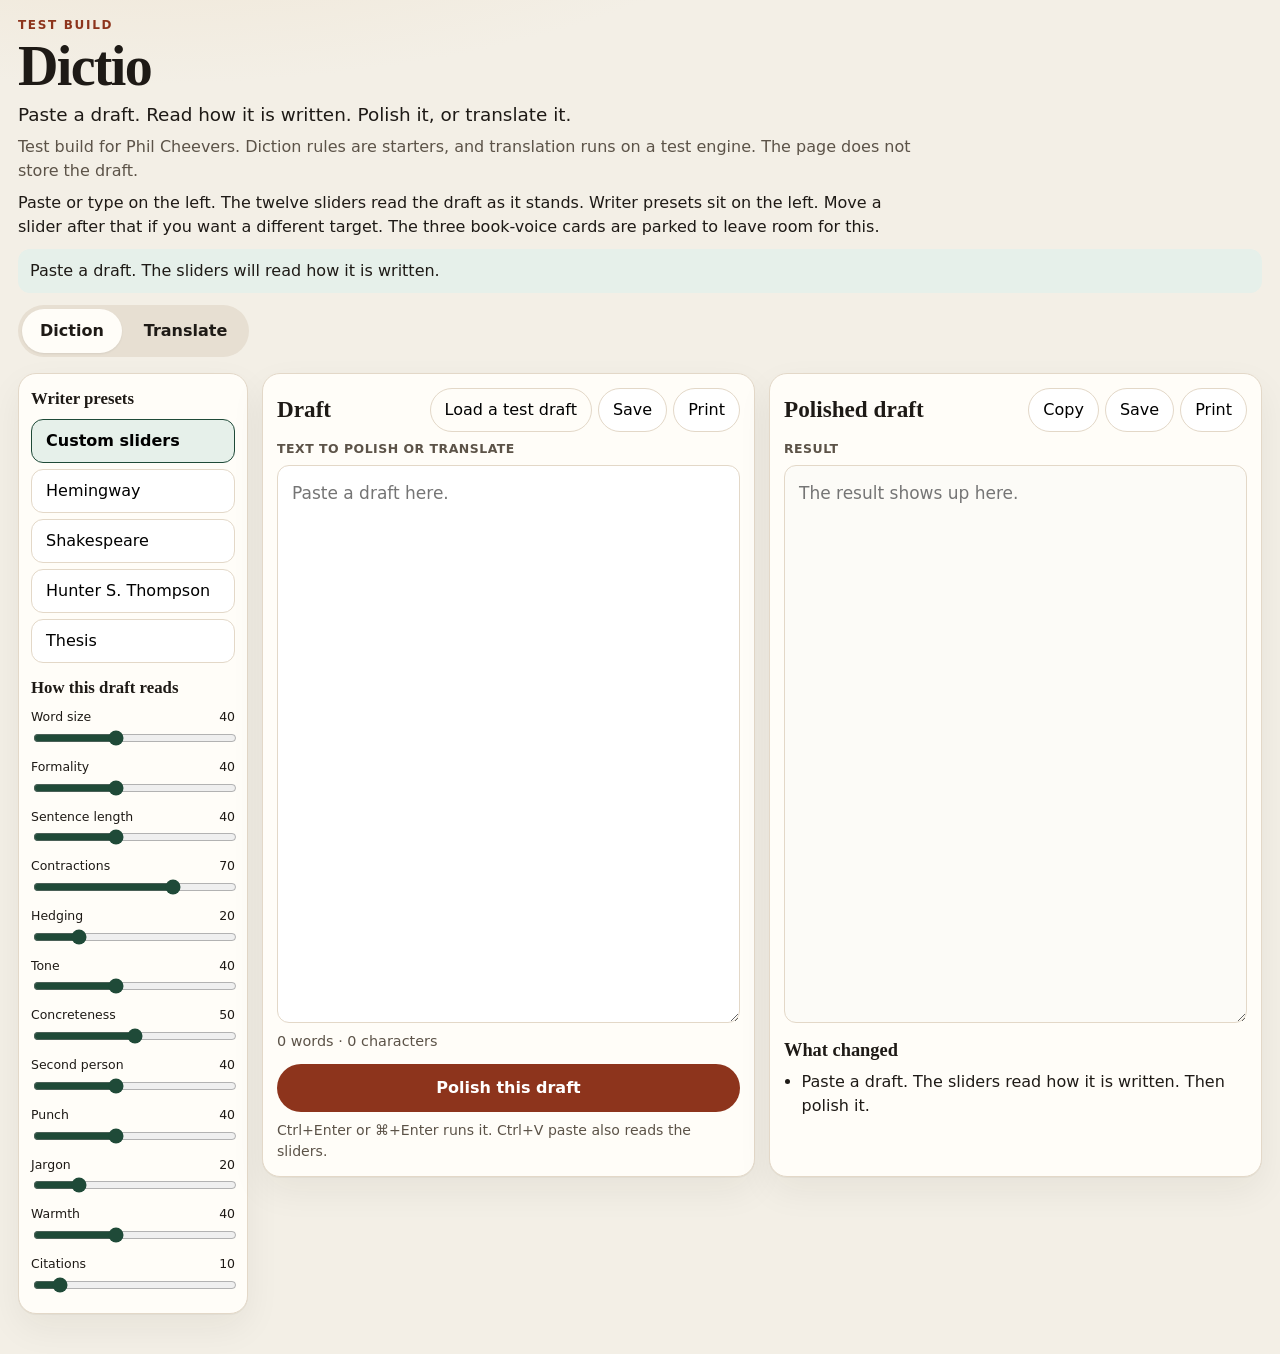
==== commit 08c282a3: "Widen Dictio, park voice cards, and read twelve sliders from the draft. Co-authored-by: Cursor <curs" ====
--- a/dictio/index.html
+++ b/dictio/index.html
@@ -37,8 +37,8 @@
     font-size: 16px;
     line-height: 1.5;
   }
-  .wrap { max-width: 1080px; margin: 0 auto; padding: 28px 16px 72px; }
-  header.top { margin-bottom: 22px; }
+  .wrap { max-width: none; margin: 0; padding: 16px 18px 40px; }
+  header.top { margin-bottom: 12px; }
   .kicker {
     margin: 0 0 6px;
     font-size: 0.75rem;
@@ -55,8 +55,16 @@
     letter-spacing: -0.03em;
     line-height: 0.95;
   }
-  .tagline { margin: 10px 0 0; font-size: 1.15rem; max-width: 38rem; }
-  .note { margin: 8px 0 0; color: var(--muted); max-width: 40rem; }
+  .tagline { margin: 8px 0 0; font-size: 1.15rem; max-width: 52rem; }
+  .note { margin: 6px 0 0; color: var(--muted); max-width: 56rem; }
+  .how { margin: 8px 0 0; max-width: 56rem; color: var(--ink); }
+  .reading {
+    margin: 10px 0 0;
+    padding: 10px 12px;
+    background: var(--green-soft);
+    border-radius: 12px;
+    color: var(--ink);
+  }
   .tabs {
     display: flex;
     gap: 4px;
@@ -92,7 +100,20 @@
     box-shadow: var(--shadow);
     margin-bottom: 16px;
   }
-  .profiles { display: grid; grid-template-columns: repeat(3, 1fr); gap: 10px; }
+  .shell {
+    display: grid;
+    grid-template-columns: 230px minmax(0, 1fr);
+    gap: 14px;
+    align-items: start;
+  }
+  .rail {
+    background: var(--card);
+    border: 1px solid var(--line);
+    border-radius: 18px;
+    padding: 12px;
+    box-shadow: var(--shadow);
+  }
+  .profiles { display: none; }
   .profile {
     position: relative;
     display: flex;
@@ -164,7 +185,7 @@
     border-radius: 12px;
     font-size: 0.95rem;
   }
-  .workspace { display: grid; gap: 16px; }
+  .workspace { display: grid; gap: 14px; min-width: 0; }
   .col {
     background: var(--card);
     border: 1px solid var(--line);
@@ -183,9 +204,10 @@
   h2 { margin: 0; font-family: var(--serif); font-size: 1.45rem; font-weight: 600; }
   textarea {
     display: block;
-    min-height: 240px;
-    padding: 12px;
-    line-height: 1.55;
+    min-height: 62vh;
+    padding: 14px;
+    line-height: 1.6;
+    font-size: 17px;
     resize: vertical;
   }
   #output { background: #fcfbf7; }
@@ -239,22 +261,24 @@
   .pay p { margin: 8px 0 0; color: var(--muted); }
   code { font-size: 0.92em; }
   .hint { margin: 8px 0 0; color: var(--muted); font-size: 0.88rem; }
-  .style-block { margin-top: 14px; padding-top: 12px; border-top: 1px solid var(--line); }
+  .style-block { margin: 0; padding: 0; border: 0; }
   .style-block h3 {
     margin: 0 0 8px;
     font-family: var(--serif);
     font-size: 1.05rem;
     font-weight: 600;
   }
-  .presets { display: flex; flex-wrap: wrap; gap: 8px; margin-bottom: 12px; }
+  .presets { display: flex; flex-direction: column; gap: 6px; margin-bottom: 12px; }
+  .presets button { width: 100%; text-align: left; border-radius: 12px; }
   .presets button[aria-pressed="true"] {
     background: var(--green-soft);
     border-color: var(--green);
     font-weight: 700;
   }
-  .sliders { display: grid; grid-template-columns: 1fr 1fr; gap: 10px 16px; }
-  .slider label { display: flex; justify-content: space-between; gap: 8px; font-size: 0.9rem; }
-  .slider input[type="range"] { width: 100%; accent-color: var(--green); }
+  .sliders { display: grid; grid-template-columns: 1fr; gap: 4px; }
+  .slider { min-height: 0; }
+  .slider label { display: flex; justify-content: space-between; gap: 8px; font-size: 0.78rem; margin: 0; }
+  .slider input[type="range"] { width: 100%; height: 18px; accent-color: var(--green); }
   #citation-wrap { margin-top: 10px; }
   #citation-wrap select {
     min-height: 44px;
@@ -266,12 +290,16 @@
     padding: 8px 10px;
   }
   .pay { display: none !important; }
-  @media (min-width: 860px) {
-    .workspace { grid-template-columns: 1fr 1fr; align-items: start; }
-    textarea { min-height: 320px; }
-  }
-  @media (max-width: 720px) {
-    .profiles, .lang-row { grid-template-columns: 1fr; }
+  .col-actions { display: flex; flex-wrap: wrap; gap: 6px; }
+  @media (min-width: 900px) {
+    .workspace { grid-template-columns: 1fr 1fr; align-items: stretch; }
+  }
+  @media (max-width: 899px) {
+    .shell { grid-template-columns: 1fr; }
+    .presets { flex-direction: row; flex-wrap: wrap; }
+    .presets button { width: auto; }
+    .sliders { grid-template-columns: 1fr 1fr; }
+    .lang-row { grid-template-columns: 1fr; }
     .col-head { align-items: flex-start; flex-direction: column; }
   }
 </style>
@@ -281,8 +309,10 @@
   <header class="top">
     <p class="kicker">Test build</p>
     <h1>Dictio</h1>
-    <p class="tagline">Paste a draft. Pick a voice or a language. Read the result.</p>
+    <p class="tagline">Paste a draft. Read how it is written. Polish it, or translate it.</p>
     <p class="note">Test build for Phil Cheevers. Diction rules are starters, and translation runs on a test engine. The page does not store the draft.</p>
+    <p class="how">Paste or type on the left. The twelve sliders read the draft as it stands. Writer presets sit on the left. Move a slider after that if you want a different target. The three book-voice cards are parked to leave room for this.</p>
+    <p class="reading" id="draft-reading">Paste a draft. The sliders will read how it is written.</p>
   </header>
 
   <div class="tabs" role="tablist" aria-label="Mode">
@@ -290,24 +320,30 @@
     <button type="button" id="tab-translate" role="tab" aria-selected="false" aria-controls="panel-translate" tabindex="-1">Translate</button>
   </div>
 
-  <section class="panel" id="panel-diction" role="tabpanel" aria-labelledby="tab-diction">
-    <div class="profiles" role="radiogroup" aria-label="Diction profile">
-      <label class="profile">
-        <input type="radio" name="profile" value="food" checked>
-        <span class="profile-name">Food book voice</span>
-        <span class="profile-desc"></span>
-      </label>
-      <label class="profile">
-        <input type="radio" name="profile" value="dtc">
-        <span class="profile-name">DTC book voice</span>
-        <span class="profile-desc"></span>
-      </label>
-      <label class="profile">
-        <input type="radio" name="profile" value="phil">
-        <span class="profile-name">Phil's polished voice</span>
-        <span class="profile-desc"></span>
-      </label>
+  <section class="panel" id="panel-translate" role="tabpanel" aria-labelledby="tab-translate" hidden>
+    <div class="lang-row">
+      <div class="lang-field" id="source-field">
+        <label for="source-search">Source language</label>
+        <input id="source-search" type="text" role="combobox" aria-autocomplete="list" aria-expanded="false" aria-controls="source-list" autocomplete="off" autocorrect="off" spellcheck="false">
+        <ul id="source-list" class="lang-list" role="listbox" hidden></ul>
+      </div>
+      <div class="lang-field" id="target-field">
+        <label for="target-search">Target language</label>
+        <input id="target-search" type="text" role="combobox" aria-autocomplete="list" aria-expanded="false" aria-controls="target-list" autocomplete="off" autocorrect="off" spellcheck="false" placeholder="Search languages">
+        <ul id="target-list" class="lang-list" role="listbox" hidden></ul>
+      </div>
     </div>
+    <p class="engine-note" id="engine-note"></p>
+  </section>
+
+  <div class="profiles" hidden>
+    <label class="profile"><input type="radio" name="profile" value="food" checked><span class="profile-name">Food book voice</span><span class="profile-desc"></span></label>
+    <label class="profile"><input type="radio" name="profile" value="dtc"><span class="profile-name">DTC book voice</span><span class="profile-desc"></span></label>
+    <label class="profile"><input type="radio" name="profile" value="phil"><span class="profile-name">Phil's polished voice</span><span class="profile-desc"></span></label>
+  </div>
+
+  <div class="shell">
+  <aside class="rail" id="panel-diction">
     <div class="style-block">
       <h3>Writer presets</h3>
       <div class="presets" role="group" aria-label="Writer presets">
@@ -317,6 +353,7 @@
         <button type="button" data-writer="thompson" aria-pressed="false">Hunter S. Thompson</button>
         <button type="button" data-writer="thesis" aria-pressed="false">Thesis</button>
       </div>
+      <h3>How this draft reads</h3>
       <div class="sliders">
         <div class="slider">
           <label for="slider-wordSize">Word size <span id="val-wordSize">40</span></label>
@@ -342,6 +379,30 @@
           <label for="slider-tone">Tone <span id="val-tone">40</span></label>
           <input id="slider-tone" type="range" min="0" max="100" value="40">
         </div>
+        <div class="slider">
+          <label for="slider-concreteness">Concreteness <span id="val-concreteness">50</span></label>
+          <input id="slider-concreteness" type="range" min="0" max="100" value="50">
+        </div>
+        <div class="slider">
+          <label for="slider-person">Second person <span id="val-person">40</span></label>
+          <input id="slider-person" type="range" min="0" max="100" value="40">
+        </div>
+        <div class="slider">
+          <label for="slider-punch">Punch <span id="val-punch">40</span></label>
+          <input id="slider-punch" type="range" min="0" max="100" value="40">
+        </div>
+        <div class="slider">
+          <label for="slider-jargon">Jargon <span id="val-jargon">20</span></label>
+          <input id="slider-jargon" type="range" min="0" max="100" value="20">
+        </div>
+        <div class="slider">
+          <label for="slider-warmth">Warmth <span id="val-warmth">40</span></label>
+          <input id="slider-warmth" type="range" min="0" max="100" value="40">
+        </div>
+        <div class="slider">
+          <label for="slider-citationDensity">Citations <span id="val-citationDensity">10</span></label>
+          <input id="slider-citationDensity" type="range" min="0" max="100" value="10">
+        </div>
       </div>
       <div id="citation-wrap" hidden>
         <label class="field-label" for="citation-format">Citation format</label>
@@ -354,42 +415,31 @@
         </select>
       </div>
     </div>
-  </section>
-
-  <section class="panel" id="panel-translate" role="tabpanel" aria-labelledby="tab-translate" hidden>
-    <div class="lang-row">
-      <div class="lang-field" id="source-field">
-        <label for="source-search">Source language</label>
-        <input id="source-search" type="text" role="combobox" aria-autocomplete="list" aria-expanded="false" aria-controls="source-list" autocomplete="off" autocorrect="off" spellcheck="false">
-        <ul id="source-list" class="lang-list" role="listbox" hidden></ul>
-      </div>
-      <div class="lang-field" id="target-field">
-        <label for="target-search">Target language</label>
-        <input id="target-search" type="text" role="combobox" aria-autocomplete="list" aria-expanded="false" aria-controls="target-list" autocomplete="off" autocorrect="off" spellcheck="false" placeholder="Search languages">
-        <ul id="target-list" class="lang-list" role="listbox" hidden></ul>
-      </div>
-    </div>
-    <p class="engine-note" id="engine-note"></p>
-  </section>
+  </aside>
 
   <div class="workspace">
     <div class="col">
       <div class="col-head">
         <h2>Draft</h2>
-        <button type="button" class="ghost" id="load-sample">Load a test draft</button>
+        <div class="col-actions">
+          <button type="button" class="ghost" id="load-sample">Load a test draft</button>
+          <button type="button" id="save-draft">Save</button>
+          <button type="button" id="print-draft">Print</button>
+        </div>
       </div>
       <label class="field-label" for="source">Text to polish or translate</label>
       <textarea id="source" placeholder="Paste a draft here."></textarea>
       <p class="meta" id="source-meta"></p>
       <button type="button" class="primary" id="process">Polish this draft</button>
-      <p class="hint">Ctrl+Enter or ⌘+Enter runs it.</p>
+      <p class="hint">Ctrl+Enter or ⌘+Enter runs it. Ctrl+V paste also reads the sliders.</p>
     </div>
     <div class="col">
       <div class="col-head">
         <h2 id="result-title">Polished draft</h2>
-        <div>
+        <div class="col-actions">
           <button type="button" id="copy">Copy</button>
-          <button type="button" id="download">Download .txt</button>
+          <button type="button" id="download">Save</button>
+          <button type="button" id="print-result">Print</button>
         </div>
       </div>
       <label class="field-label" for="output">Result</label>
@@ -399,6 +449,7 @@
         <ul id="report-list"></ul>
       </div>
     </div>
+  </div>
   </div>
 
   <aside class="pay" hidden>
@@ -1883,17 +1934,14 @@
 
 function readStyle() {
   const S = window.DictioStyle;
-  const style = {
-    writer: document.querySelector('.presets button[aria-pressed="true"]')?.dataset.writer || "custom",
-    wordSize: Number(document.getElementById("slider-wordSize").value),
-    formality: Number(document.getElementById("slider-formality").value),
-    sentenceLength: Number(document.getElementById("slider-sentenceLength").value),
-    contractions: Number(document.getElementById("slider-contractions").value),
-    hedging: Number(document.getElementById("slider-hedging").value),
-    tone: Number(document.getElementById("slider-tone").value),
-    citation: document.getElementById("citation-format").value
-  };
-  return Object.assign({}, S ? S.DEFAULT_STYLE : {}, style);
+  const style = Object.assign({}, S ? S.DEFAULT_STYLE : {});
+  style.writer = document.querySelector('.presets button[aria-pressed="true"]')?.dataset.writer || "custom";
+  sliderKeys().forEach((key) => {
+    const el = document.getElementById("slider-" + key);
+    if (el) style[key] = Number(el.value);
+  });
+  style.citation = document.getElementById("citation-format").value;
+  return style;
 }
 
 function polish(text, profile, style) {
@@ -2144,7 +2192,16 @@
 
 function selectedProfile() {
   const checked = document.querySelector('input[name="profile"]:checked');
-  return PROFILES.find((profile) => profile.id === checked.value) || PROFILES[0];
+  const id = checked ? checked.value : "food";
+  return PROFILES.find((profile) => profile.id === id) || PROFILES[0];
+}
+
+function sliderKeys() {
+  return (window.DictioStyle && window.DictioStyle.SLIDER_KEYS) || [
+    "wordSize", "formality", "sentenceLength", "contractions",
+    "hedging", "tone", "concreteness", "person",
+    "punch", "jargon", "warmth", "citationDensity"
+  ];
 }
 
 function setReport(title, items, flags) {
@@ -2171,26 +2228,18 @@
   document.getElementById("tab-translate").setAttribute("aria-selected", diction ? "false" : "true");
   document.getElementById("tab-diction").tabIndex = diction ? 0 : -1;
   document.getElementById("tab-translate").tabIndex = diction ? -1 : 0;
-  document.getElementById("panel-diction").hidden = !diction;
   document.getElementById("panel-translate").hidden = diction;
   processBtn.textContent = diction ? "Polish this draft" : "Translate";
   resultTitle.textContent = diction ? "Polished draft" : "Translation";
   outputEl.value = "";
   setReport(diction ? "What changed" : "Translation notes", [
     { text: diction
-      ? "Pick a voice, paste a draft, then polish it."
+      ? "Paste a draft. The sliders read how it is written. Then polish it."
       : "Paste a draft, then translate it. Auto-detect is fine for the source." }
   ]);
 }
 
-function renderProfiles() {
-  document.querySelectorAll(".profile").forEach((label) => {
-    const id = label.querySelector("input").value;
-    const profile = PROFILES.find((item) => item.id === id);
-    label.querySelector(".profile-name").textContent = profile.name;
-    label.querySelector(".profile-desc").textContent = profile.description;
-  });
-}
+function renderProfiles() {}
 
 function setupCombo(fieldId, inputId, listId, withAuto, initialId) {
   const field = document.getElementById(fieldId);
@@ -2362,20 +2411,7 @@
 }
 
 function downloadResult() {
-  const text = outputEl.value;
-  if (!text.trim()) {
-    setReport(reportTitle.textContent, [{ text: "Nothing to download yet.", flag: true }]);
-    return;
-  }
-  const blob = new Blob([text], { type: "text/plain;charset=utf-8" });
-  const url = URL.createObjectURL(blob);
-  const anchor = document.createElement("a");
-  anchor.href = url;
-  anchor.download = lastDownloadName;
-  document.body.append(anchor);
-  anchor.click();
-  anchor.remove();
-  URL.revokeObjectURL(url);
+  downloadText(outputEl.value, lastDownloadName);
 }
 
 async function run() {
@@ -2393,8 +2429,8 @@
     outputEl.value = result.text;
     lastDownloadName = "dictio-" + slug(profile.name) + ".txt";
     const items = [
-      { text: "Profile: " + profile.name },
-      { text: "Style: word size " + style.wordSize + ", formality " + style.formality + ", sentence length " + style.sentenceLength + ", contractions " + style.contractions + ", hedging " + style.hedging + ", tone " + style.tone },
+      { text: "Voice cards are parked. Polish uses the twelve sliders." },
+      { text: "Style: word size " + style.wordSize + ", formality " + style.formality + ", sentence length " + style.sentenceLength + ", contractions " + style.contractions + ", hedging " + style.hedging + ", tone " + style.tone + ", concreteness " + style.concreteness + ", second person " + style.person + ", punch " + style.punch + ", jargon " + style.jargon + ", warmth " + style.warmth + ", citations " + style.citationDensity },
       { text: result.swaps + (result.swaps === 1 ? " phrase swap" : " phrase swaps") },
       { text: result.rules + (result.rules === 1 ? " rule edit" : " rule edits") },
       { text: result.flags.length + (result.flags.length === 1 ? " final-check flag" : " final-check flags") }
@@ -2461,9 +2497,9 @@
 const STYLE_STORE = "dictio-style-v1";
 
 function paintStyle(style) {
-  const keys = ["wordSize", "formality", "sentenceLength", "contractions", "hedging", "tone"];
-  keys.forEach((key) => {
+  sliderKeys().forEach((key) => {
     const slider = document.getElementById("slider-" + key);
+    if (!slider || style[key] == null) return;
     slider.value = style[key];
     document.getElementById("val-" + key).textContent = String(style[key]);
   });
@@ -2488,9 +2524,53 @@
   paintStyle(style);
 }
 
+function downloadText(text, name) {
+  if (!String(text || "").trim()) {
+    setReport(reportTitle.textContent, [{ text: "Nothing to save yet.", flag: true }]);
+    return;
+  }
+  const blob = new Blob([text], { type: "text/plain;charset=utf-8" });
+  const url = URL.createObjectURL(blob);
+  const anchor = document.createElement("a");
+  anchor.href = url;
+  anchor.download = name;
+  document.body.append(anchor);
+  anchor.click();
+  anchor.remove();
+  URL.revokeObjectURL(url);
+}
+
+function printText(title, text) {
+  if (!String(text || "").trim()) {
+    setReport(reportTitle.textContent, [{ text: "Nothing to print yet.", flag: true }]);
+    return;
+  }
+  const win = window.open("", "_blank");
+  if (!win) {
+    setReport(reportTitle.textContent, [{ text: "The browser blocked the print window.", flag: true }]);
+    return;
+  }
+  const safe = String(text).replace(/[&<>]/g, (ch) => ({ "&": "&amp;", "<": "&lt;", ">": "&gt;" }[ch]));
+  win.document.write("<!DOCTYPE html><html><head><title>" + title + "</title><style>body{font:16px/1.5 Georgia,serif;color:#111;background:#fff;padding:24px;white-space:pre-wrap}</style></head><body>" + safe + "</body></html>");
+  win.document.close();
+  win.focus();
+  win.print();
+}
+
+function readDraftOntoSliders() {
+  const S = window.DictioStyle;
+  if (!S || !S.readDraft) return;
+  const reading = S.readDraft(sourceEl.value);
+  const box = document.getElementById("draft-reading");
+  if (box) box.textContent = reading.reading;
+  document.body.classList.toggle("has-draft", Boolean(sourceEl.value.trim()));
+  paintStyle(Object.assign({}, readStyle(), reading, { writer: "custom", citation: readStyle().citation }));
+  saveStyle();
+}
+
 function wireStyle() {
   loadStyle();
-  ["wordSize", "formality", "sentenceLength", "contractions", "hedging", "tone"].forEach((key) => {
+  sliderKeys().forEach((key) => {
     document.getElementById("slider-" + key).addEventListener("input", () => {
       document.querySelectorAll(".presets button").forEach((btn) => {
         btn.setAttribute("aria-pressed", btn.dataset.writer === "custom" ? "true" : "false");
@@ -2535,9 +2615,13 @@
   document.getElementById("load-sample").addEventListener("click", () => {
     sourceEl.value = SAMPLE_DRAFT;
     countMeta();
+    readDraftOntoSliders();
     sourceEl.focus();
   });
   sourceEl.addEventListener("input", countMeta);
+  sourceEl.addEventListener("paste", () => {
+    setTimeout(readDraftOntoSliders, 0);
+  });
   sourceEl.addEventListener("keydown", (event) => {
     if ((event.ctrlKey || event.metaKey) && event.key === "Enter") {
       event.preventDefault();
@@ -2547,6 +2631,9 @@
   processBtn.addEventListener("click", run);
   document.getElementById("copy").addEventListener("click", copyResult);
   document.getElementById("download").addEventListener("click", downloadResult);
+  document.getElementById("save-draft").addEventListener("click", () => downloadText(sourceEl.value, "dictio-draft.txt"));
+  document.getElementById("print-draft").addEventListener("click", () => printText("Dictio draft", sourceEl.value));
+  document.getElementById("print-result").addEventListener("click", () => printText("Dictio result", outputEl.value));
   countMeta();
   setMode("diction");
   window.Dictio = { polish, planChunks, translateText, translateDirect, LANGUAGES, PROFILES, byteLen, SAMPLE_DRAFT, readStyle };
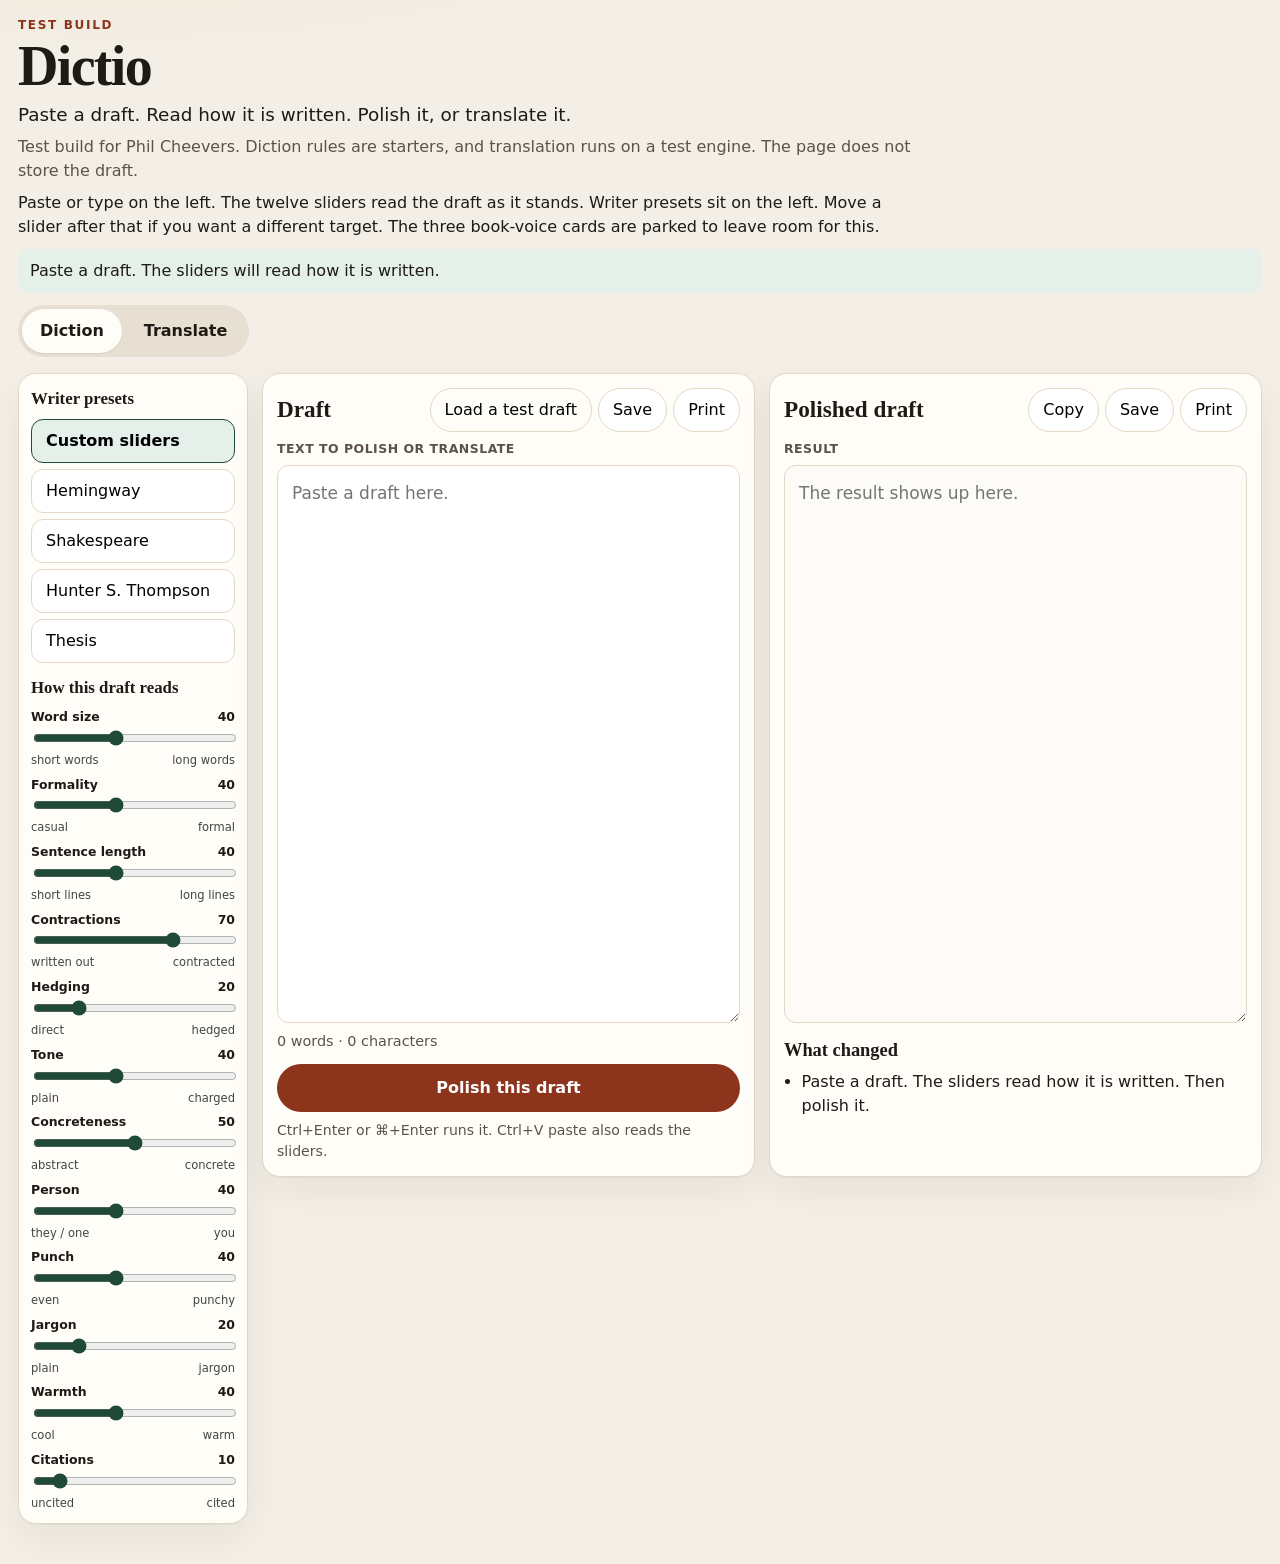
==== commit 71611f36: "Label both ends of each Dictio style slider. Co-authored-by: Cursor <cursoragent@cursor.com>" ====
--- a/dictio/index.html
+++ b/dictio/index.html
@@ -275,10 +275,25 @@
     border-color: var(--green);
     font-weight: 700;
   }
-  .sliders { display: grid; grid-template-columns: 1fr; gap: 4px; }
+  .sliders { display: grid; grid-template-columns: 1fr; gap: 8px; }
   .slider { min-height: 0; }
-  .slider label { display: flex; justify-content: space-between; gap: 8px; font-size: 0.78rem; margin: 0; }
+  .slider label { display: block; margin: 0; }
+  .slider-name {
+    display: flex;
+    justify-content: space-between;
+    font-size: 0.78rem;
+    font-weight: 700;
+    color: var(--ink);
+  }
   .slider input[type="range"] { width: 100%; height: 18px; accent-color: var(--green); }
+  .slider-ends {
+    display: flex;
+    justify-content: space-between;
+    gap: 8px;
+    font-size: 0.72rem;
+    color: #444;
+    line-height: 1.2;
+  }
   #citation-wrap { margin-top: 10px; }
   #citation-wrap select {
     min-height: 44px;
@@ -356,52 +371,88 @@
       <h3>How this draft reads</h3>
       <div class="sliders">
         <div class="slider">
-          <label for="slider-wordSize">Word size <span id="val-wordSize">40</span></label>
-          <input id="slider-wordSize" type="range" min="0" max="100" value="40">
+          <label for="slider-wordSize">
+            <span class="slider-name">Word size <span id="val-wordSize">40</span></span>
+            <input id="slider-wordSize" type="range" min="0" max="100" value="40">
+            <span class="slider-ends"><span>short words</span><span>long words</span></span>
+          </label>
         </div>
         <div class="slider">
-          <label for="slider-formality">Formality <span id="val-formality">40</span></label>
-          <input id="slider-formality" type="range" min="0" max="100" value="40">
+          <label for="slider-formality">
+            <span class="slider-name">Formality <span id="val-formality">40</span></span>
+            <input id="slider-formality" type="range" min="0" max="100" value="40">
+            <span class="slider-ends"><span>casual</span><span>formal</span></span>
+          </label>
         </div>
         <div class="slider">
-          <label for="slider-sentenceLength">Sentence length <span id="val-sentenceLength">40</span></label>
-          <input id="slider-sentenceLength" type="range" min="0" max="100" value="40">
+          <label for="slider-sentenceLength">
+            <span class="slider-name">Sentence length <span id="val-sentenceLength">40</span></span>
+            <input id="slider-sentenceLength" type="range" min="0" max="100" value="40">
+            <span class="slider-ends"><span>short lines</span><span>long lines</span></span>
+          </label>
         </div>
         <div class="slider">
-          <label for="slider-contractions">Contractions <span id="val-contractions">70</span></label>
-          <input id="slider-contractions" type="range" min="0" max="100" value="70">
+          <label for="slider-contractions">
+            <span class="slider-name">Contractions <span id="val-contractions">70</span></span>
+            <input id="slider-contractions" type="range" min="0" max="100" value="70">
+            <span class="slider-ends"><span>written out</span><span>contracted</span></span>
+          </label>
         </div>
         <div class="slider">
-          <label for="slider-hedging">Hedging <span id="val-hedging">20</span></label>
-          <input id="slider-hedging" type="range" min="0" max="100" value="20">
+          <label for="slider-hedging">
+            <span class="slider-name">Hedging <span id="val-hedging">20</span></span>
+            <input id="slider-hedging" type="range" min="0" max="100" value="20">
+            <span class="slider-ends"><span>direct</span><span>hedged</span></span>
+          </label>
         </div>
         <div class="slider">
-          <label for="slider-tone">Tone <span id="val-tone">40</span></label>
-          <input id="slider-tone" type="range" min="0" max="100" value="40">
+          <label for="slider-tone">
+            <span class="slider-name">Tone <span id="val-tone">40</span></span>
+            <input id="slider-tone" type="range" min="0" max="100" value="40">
+            <span class="slider-ends"><span>plain</span><span>charged</span></span>
+          </label>
         </div>
         <div class="slider">
-          <label for="slider-concreteness">Concreteness <span id="val-concreteness">50</span></label>
-          <input id="slider-concreteness" type="range" min="0" max="100" value="50">
+          <label for="slider-concreteness">
+            <span class="slider-name">Concreteness <span id="val-concreteness">50</span></span>
+            <input id="slider-concreteness" type="range" min="0" max="100" value="50">
+            <span class="slider-ends"><span>abstract</span><span>concrete</span></span>
+          </label>
         </div>
         <div class="slider">
-          <label for="slider-person">Second person <span id="val-person">40</span></label>
-          <input id="slider-person" type="range" min="0" max="100" value="40">
+          <label for="slider-person">
+            <span class="slider-name">Person <span id="val-person">40</span></span>
+            <input id="slider-person" type="range" min="0" max="100" value="40">
+            <span class="slider-ends"><span>they / one</span><span>you</span></span>
+          </label>
         </div>
         <div class="slider">
-          <label for="slider-punch">Punch <span id="val-punch">40</span></label>
-          <input id="slider-punch" type="range" min="0" max="100" value="40">
+          <label for="slider-punch">
+            <span class="slider-name">Punch <span id="val-punch">40</span></span>
+            <input id="slider-punch" type="range" min="0" max="100" value="40">
+            <span class="slider-ends"><span>even</span><span>punchy</span></span>
+          </label>
         </div>
         <div class="slider">
-          <label for="slider-jargon">Jargon <span id="val-jargon">20</span></label>
-          <input id="slider-jargon" type="range" min="0" max="100" value="20">
+          <label for="slider-jargon">
+            <span class="slider-name">Jargon <span id="val-jargon">20</span></span>
+            <input id="slider-jargon" type="range" min="0" max="100" value="20">
+            <span class="slider-ends"><span>plain</span><span>jargon</span></span>
+          </label>
         </div>
         <div class="slider">
-          <label for="slider-warmth">Warmth <span id="val-warmth">40</span></label>
-          <input id="slider-warmth" type="range" min="0" max="100" value="40">
+          <label for="slider-warmth">
+            <span class="slider-name">Warmth <span id="val-warmth">40</span></span>
+            <input id="slider-warmth" type="range" min="0" max="100" value="40">
+            <span class="slider-ends"><span>cool</span><span>warm</span></span>
+          </label>
         </div>
         <div class="slider">
-          <label for="slider-citationDensity">Citations <span id="val-citationDensity">10</span></label>
-          <input id="slider-citationDensity" type="range" min="0" max="100" value="10">
+          <label for="slider-citationDensity">
+            <span class="slider-name">Citations <span id="val-citationDensity">10</span></span>
+            <input id="slider-citationDensity" type="range" min="0" max="100" value="10">
+            <span class="slider-ends"><span>uncited</span><span>cited</span></span>
+          </label>
         </div>
       </div>
       <div id="citation-wrap" hidden>
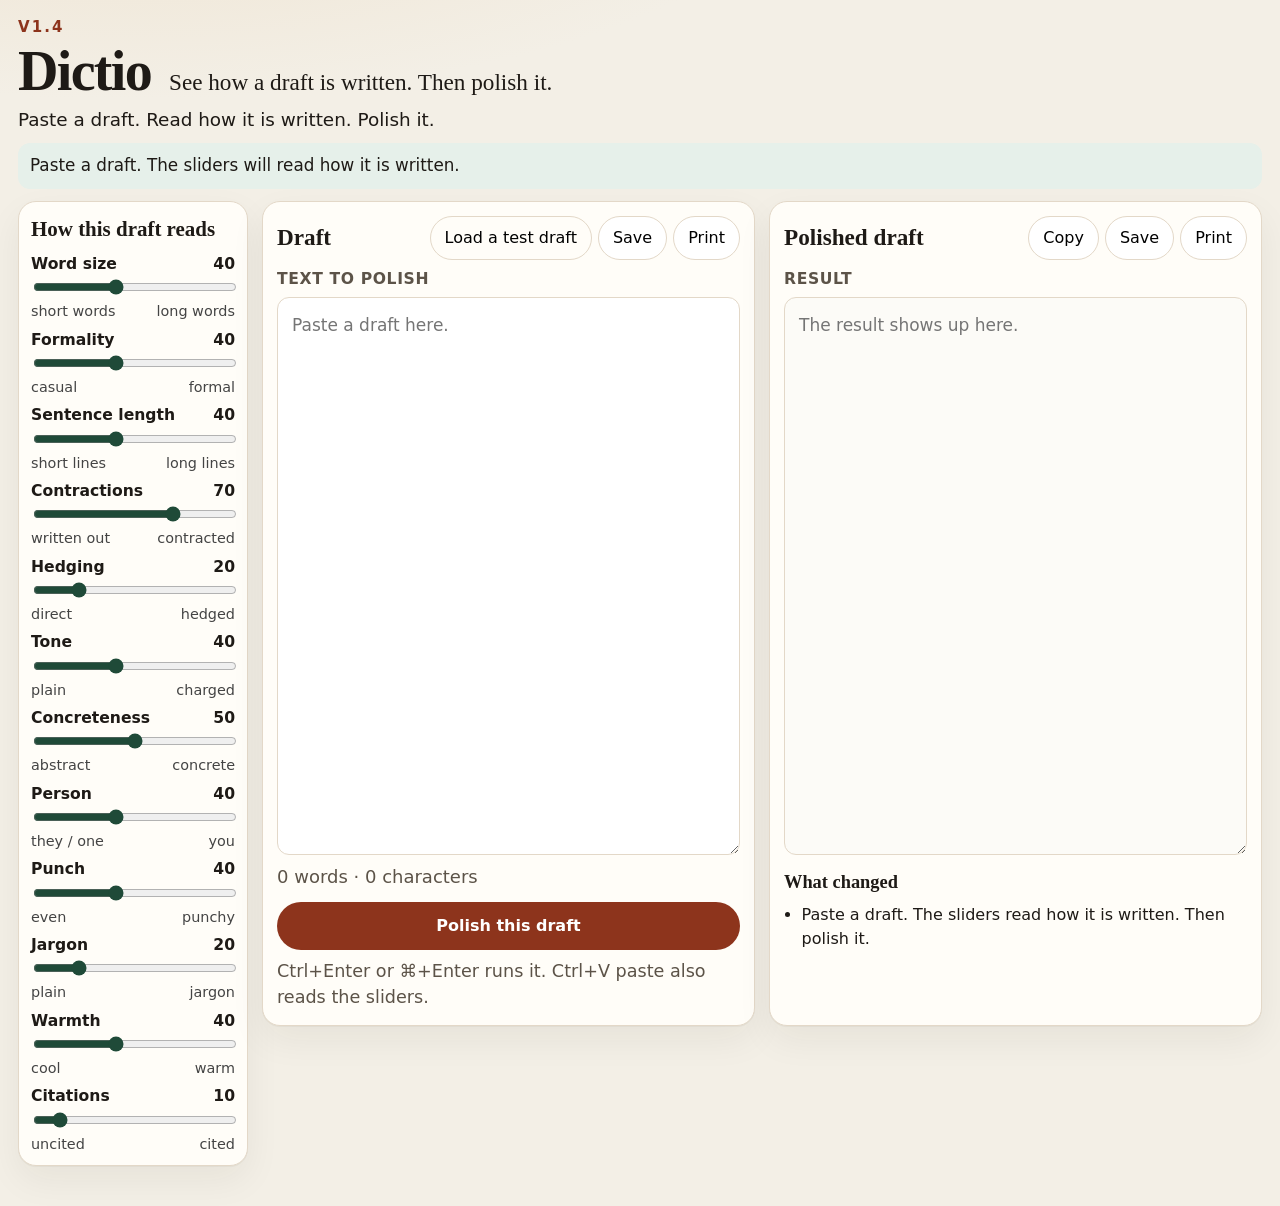
==== commit b93e9ca4: "Tighten Dictio chrome: version, promise line, larger labels. Co-authored-by: Cursor <cursoragent@cur" ====
--- a/dictio/index.html
+++ b/dictio/index.html
@@ -3,7 +3,7 @@
 <head>
 <meta charset="utf-8">
 <meta name="viewport" content="width=device-width, initial-scale=1">
-<meta name="description" content="Dictio is a test page: polish a draft in one of three voices, or translate it with a test translation engine.">
+<meta name="description" content="Dictio reads how a draft is written, then polishes it.">
 <meta name="robots" content="noindex">
 <meta name="theme-color" content="#f3efe6">
 <title>Dictio</title>
@@ -41,11 +41,17 @@
   header.top { margin-bottom: 12px; }
   .kicker {
     margin: 0 0 6px;
-    font-size: 0.75rem;
+    font-size: 0.94rem;
     letter-spacing: 0.14em;
     text-transform: uppercase;
     color: var(--clay);
     font-weight: 700;
+  }
+  .title-row {
+    display: flex;
+    flex-wrap: wrap;
+    align-items: baseline;
+    gap: 12px 18px;
   }
   h1 {
     margin: 0;
@@ -54,6 +60,14 @@
     font-weight: 600;
     letter-spacing: -0.03em;
     line-height: 0.95;
+  }
+  .advert {
+    margin: 0;
+    font-family: var(--serif);
+    font-size: clamp(1.15rem, 2.4vw, 1.45rem);
+    color: var(--ink);
+    max-width: 36rem;
+    line-height: 1.25;
   }
   .tagline { margin: 8px 0 0; font-size: 1.15rem; max-width: 52rem; }
   .note { margin: 6px 0 0; color: var(--muted); max-width: 56rem; }
@@ -64,9 +78,10 @@
     background: var(--green-soft);
     border-radius: 12px;
     color: var(--ink);
+    font-size: 1.05rem;
   }
   .tabs {
-    display: flex;
+    display: none;
     gap: 4px;
     width: fit-content;
     max-width: 100%;
@@ -134,7 +149,7 @@
   .lang-field { position: relative; }
   .lang-field label, .field-label {
     display: block;
-    font-size: 0.78rem;
+    font-size: 0.975rem;
     font-weight: 700;
     letter-spacing: 0.04em;
     text-transform: uppercase;
@@ -211,7 +226,7 @@
     resize: vertical;
   }
   #output { background: #fcfbf7; }
-  .meta { margin: 8px 0 0; color: var(--muted); font-size: 0.9rem; }
+  .meta { margin: 8px 0 0; color: var(--muted); font-size: 1.125rem; }
   button, .stripe {
     font: inherit;
     cursor: pointer;
@@ -260,12 +275,12 @@
   }
   .pay p { margin: 8px 0 0; color: var(--muted); }
   code { font-size: 0.92em; }
-  .hint { margin: 8px 0 0; color: var(--muted); font-size: 0.88rem; }
+  .hint { margin: 8px 0 0; color: var(--muted); font-size: 1.1rem; }
   .style-block { margin: 0; padding: 0; border: 0; }
   .style-block h3 {
     margin: 0 0 8px;
     font-family: var(--serif);
-    font-size: 1.05rem;
+    font-size: 1.31rem;
     font-weight: 600;
   }
   .presets { display: flex; flex-direction: column; gap: 6px; margin-bottom: 12px; }
@@ -281,7 +296,7 @@
   .slider-name {
     display: flex;
     justify-content: space-between;
-    font-size: 0.78rem;
+    font-size: 0.975rem;
     font-weight: 700;
     color: var(--ink);
   }
@@ -290,10 +305,11 @@
     display: flex;
     justify-content: space-between;
     gap: 8px;
-    font-size: 0.72rem;
+    font-size: 0.9rem;
     color: #444;
     line-height: 1.2;
   }
+  .preset-park { display: none; }
   #citation-wrap { margin-top: 10px; }
   #citation-wrap select {
     min-height: 44px;
@@ -322,11 +338,12 @@
 <body>
 <div class="wrap">
   <header class="top">
-    <p class="kicker">Test build</p>
-    <h1>Dictio</h1>
-    <p class="tagline">Paste a draft. Read how it is written. Polish it, or translate it.</p>
-    <p class="note">Test build for Phil Cheevers. Diction rules are starters, and translation runs on a test engine. The page does not store the draft.</p>
-    <p class="how">Paste or type on the left. The twelve sliders read the draft as it stands. Writer presets sit on the left. Move a slider after that if you want a different target. The three book-voice cards are parked to leave room for this.</p>
+    <p class="kicker">v1.4</p>
+    <div class="title-row">
+      <h1>Dictio</h1>
+      <p class="advert">See how a draft is written. Then polish it.</p>
+    </div>
+    <p class="tagline">Paste a draft. Read how it is written. Polish it.</p>
     <p class="reading" id="draft-reading">Paste a draft. The sliders will read how it is written.</p>
   </header>
 
@@ -360,6 +377,7 @@
   <div class="shell">
   <aside class="rail" id="panel-diction">
     <div class="style-block">
+      <div class="preset-park">
       <h3>Writer presets</h3>
       <div class="presets" role="group" aria-label="Writer presets">
         <button type="button" data-writer="custom" aria-pressed="true">Custom sliders</button>
@@ -367,6 +385,7 @@
         <button type="button" data-writer="shakespeare" aria-pressed="false">Shakespeare</button>
         <button type="button" data-writer="thompson" aria-pressed="false">Hunter S. Thompson</button>
         <button type="button" data-writer="thesis" aria-pressed="false">Thesis</button>
+      </div>
       </div>
       <h3>How this draft reads</h3>
       <div class="sliders">
@@ -478,7 +497,7 @@
           <button type="button" id="print-draft">Print</button>
         </div>
       </div>
-      <label class="field-label" for="source">Text to polish or translate</label>
+      <label class="field-label" for="source">Text to polish</label>
       <textarea id="source" placeholder="Paste a draft here."></textarea>
       <p class="meta" id="source-meta"></p>
       <button type="button" class="primary" id="process">Polish this draft</button>
@@ -2465,6 +2484,39 @@
   downloadText(outputEl.value, lastDownloadName);
 }
 
+function polishNow() {
+  const text = sourceEl.value;
+  if (!text.trim()) {
+    outputEl.value = "";
+    setReport("What changed", [{ text: "Paste some text first.", flag: true }]);
+    return;
+  }
+  const profile = selectedProfile();
+  const style = readStyle();
+  const result = polish(text, profile, style);
+  outputEl.value = result.text;
+  lastDownloadName = "dictio-" + slug(profile.name) + ".txt";
+  const items = [
+    { text: "Voice cards are parked. Polish uses the twelve sliders." },
+    { text: "Style: word size " + style.wordSize + ", formality " + style.formality + ", sentence length " + style.sentenceLength + ", contractions " + style.contractions + ", hedging " + style.hedging + ", tone " + style.tone + ", concreteness " + style.concreteness + ", second person " + style.person + ", punch " + style.punch + ", jargon " + style.jargon + ", warmth " + style.warmth + ", citations " + style.citationDensity },
+    { text: result.swaps + (result.swaps === 1 ? " phrase swap" : " phrase swaps") },
+    { text: result.rules + (result.rules === 1 ? " rule edit" : " rule edits") },
+    { text: result.flags.length + (result.flags.length === 1 ? " final-check flag" : " final-check flags") }
+  ];
+  (result.styleNotes || []).forEach((note) => items.push({ text: note }));
+  if (!result.flags.length) items.push({ text: "Final check: nothing to flag." });
+  result.flags.forEach((flag) => items.push({ text: flag, flag: true }));
+  setReport("What changed", items);
+}
+
+let liveTimer = 0;
+function schedulePolish() {
+  if (mode !== "diction") return;
+  if (!sourceEl.value.trim()) return;
+  clearTimeout(liveTimer);
+  liveTimer = setTimeout(polishNow, 60);
+}
+
 async function run() {
   if (busy) return;
   const text = sourceEl.value;
@@ -2474,22 +2526,7 @@
     return;
   }
   if (mode === "diction") {
-    const profile = selectedProfile();
-    const style = readStyle();
-    const result = polish(text, profile, style);
-    outputEl.value = result.text;
-    lastDownloadName = "dictio-" + slug(profile.name) + ".txt";
-    const items = [
-      { text: "Voice cards are parked. Polish uses the twelve sliders." },
-      { text: "Style: word size " + style.wordSize + ", formality " + style.formality + ", sentence length " + style.sentenceLength + ", contractions " + style.contractions + ", hedging " + style.hedging + ", tone " + style.tone + ", concreteness " + style.concreteness + ", second person " + style.person + ", punch " + style.punch + ", jargon " + style.jargon + ", warmth " + style.warmth + ", citations " + style.citationDensity },
-      { text: result.swaps + (result.swaps === 1 ? " phrase swap" : " phrase swaps") },
-      { text: result.rules + (result.rules === 1 ? " rule edit" : " rule edits") },
-      { text: result.flags.length + (result.flags.length === 1 ? " final-check flag" : " final-check flags") }
-    ];
-    (result.styleNotes || []).forEach((note) => items.push({ text: note }));
-    if (!result.flags.length) items.push({ text: "Final check: nothing to flag." });
-    result.flags.forEach((flag) => items.push({ text: flag, flag: true }));
-    setReport("What changed", items);
+    polishNow();
     return;
   }
 
@@ -2617,6 +2654,7 @@
   document.body.classList.toggle("has-draft", Boolean(sourceEl.value.trim()));
   paintStyle(Object.assign({}, readStyle(), reading, { writer: "custom", citation: readStyle().citation }));
   saveStyle();
+  schedulePolish();
 }
 
 function wireStyle() {
@@ -2628,9 +2666,13 @@
       });
       document.getElementById("val-" + key).textContent = document.getElementById("slider-" + key).value;
       saveStyle();
+      schedulePolish();
     });
   });
-  document.getElementById("citation-format").addEventListener("change", saveStyle);
+  document.getElementById("citation-format").addEventListener("change", () => {
+    saveStyle();
+    schedulePolish();
+  });
   document.querySelectorAll(".presets button").forEach((btn) => {
     btn.addEventListener("click", () => {
       const writer = btn.dataset.writer;
@@ -2641,6 +2683,7 @@
       }
       paintStyle(next);
       saveStyle();
+      schedulePolish();
     });
   });
 }
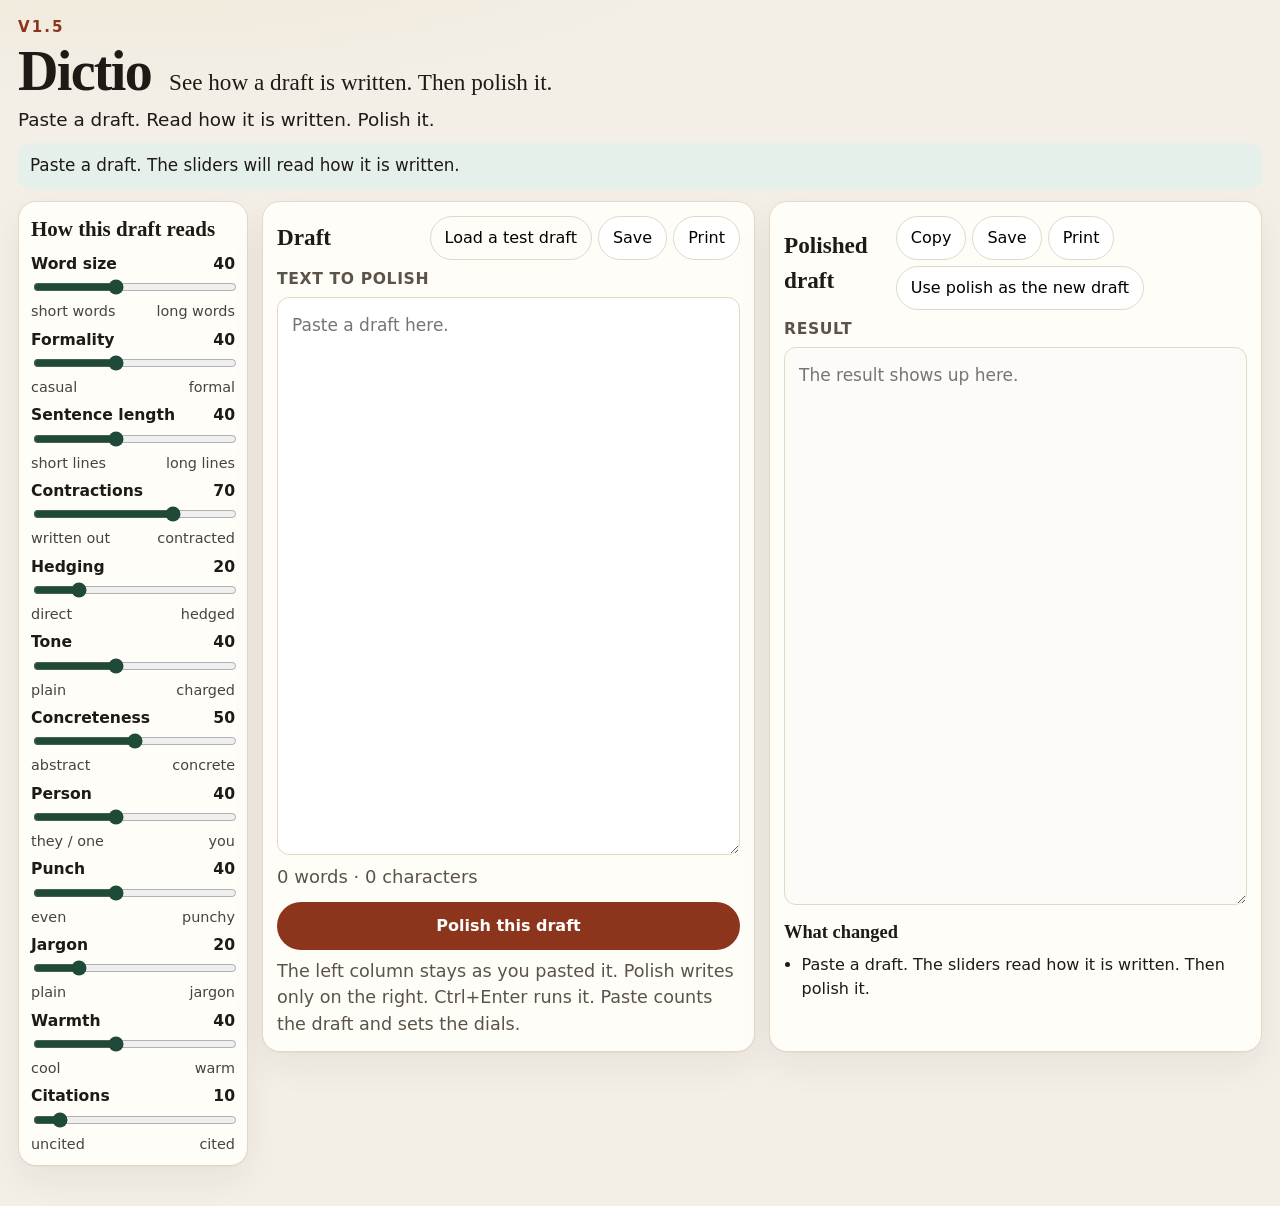
==== commit 903d549f: "Score a draft by counts and keep the left column as reference. Co-authored-by: Cursor <cursoragent@c" ====
--- a/dictio/index.html
+++ b/dictio/index.html
@@ -338,7 +338,7 @@
 <body>
 <div class="wrap">
   <header class="top">
-    <p class="kicker">v1.4</p>
+    <p class="kicker">v1.5</p>
     <div class="title-row">
       <h1>Dictio</h1>
       <p class="advert">See how a draft is written. Then polish it.</p>
@@ -501,7 +501,7 @@
       <textarea id="source" placeholder="Paste a draft here."></textarea>
       <p class="meta" id="source-meta"></p>
       <button type="button" class="primary" id="process">Polish this draft</button>
-      <p class="hint">Ctrl+Enter or ⌘+Enter runs it. Ctrl+V paste also reads the sliders.</p>
+      <p class="hint">The left column stays as you pasted it. Polish writes only on the right. Ctrl+Enter runs it. Paste counts the draft and sets the dials.</p>
     </div>
     <div class="col">
       <div class="col-head">
@@ -510,6 +510,7 @@
           <button type="button" id="copy">Copy</button>
           <button type="button" id="download">Save</button>
           <button type="button" id="print-result">Print</button>
+          <button type="button" id="use-as-draft">Use polish as the new draft</button>
         </div>
       </div>
       <label class="field-label" for="output">Result</label>
@@ -2645,6 +2646,8 @@
   win.print();
 }
 
+let lockDials = false;
+
 function readDraftOntoSliders() {
   const S = window.DictioStyle;
   if (!S || !S.readDraft) return;
@@ -2654,7 +2657,6 @@
   document.body.classList.toggle("has-draft", Boolean(sourceEl.value.trim()));
   paintStyle(Object.assign({}, readStyle(), reading, { writer: "custom", citation: readStyle().citation }));
   saveStyle();
-  schedulePolish();
 }
 
 function wireStyle() {
@@ -2666,6 +2668,7 @@
       });
       document.getElementById("val-" + key).textContent = document.getElementById("slider-" + key).value;
       saveStyle();
+      lockDials = true;
       schedulePolish();
     });
   });
@@ -2709,11 +2712,13 @@
   document.getElementById("load-sample").addEventListener("click", () => {
     sourceEl.value = SAMPLE_DRAFT;
     countMeta();
+    lockDials = false;
     readDraftOntoSliders();
     sourceEl.focus();
   });
   sourceEl.addEventListener("input", countMeta);
   sourceEl.addEventListener("paste", () => {
+    lockDials = false;
     setTimeout(readDraftOntoSliders, 0);
   });
   sourceEl.addEventListener("keydown", (event) => {
@@ -2728,6 +2733,16 @@
   document.getElementById("save-draft").addEventListener("click", () => downloadText(sourceEl.value, "dictio-draft.txt"));
   document.getElementById("print-draft").addEventListener("click", () => printText("Dictio draft", sourceEl.value));
   document.getElementById("print-result").addEventListener("click", () => printText("Dictio result", outputEl.value));
+  document.getElementById("use-as-draft").addEventListener("click", () => {
+    if (!outputEl.value.trim()) {
+      setReport("What changed", [{ text: "Polish a draft first, then you can replace the left column.", flag: true }]);
+      return;
+    }
+    sourceEl.value = outputEl.value;
+    countMeta();
+    lockDials = false;
+    readDraftOntoSliders();
+  });
   countMeta();
   setMode("diction");
   window.Dictio = { polish, planChunks, translateText, translateDirect, LANGUAGES, PROFILES, byteLen, SAMPLE_DRAFT, readStyle };
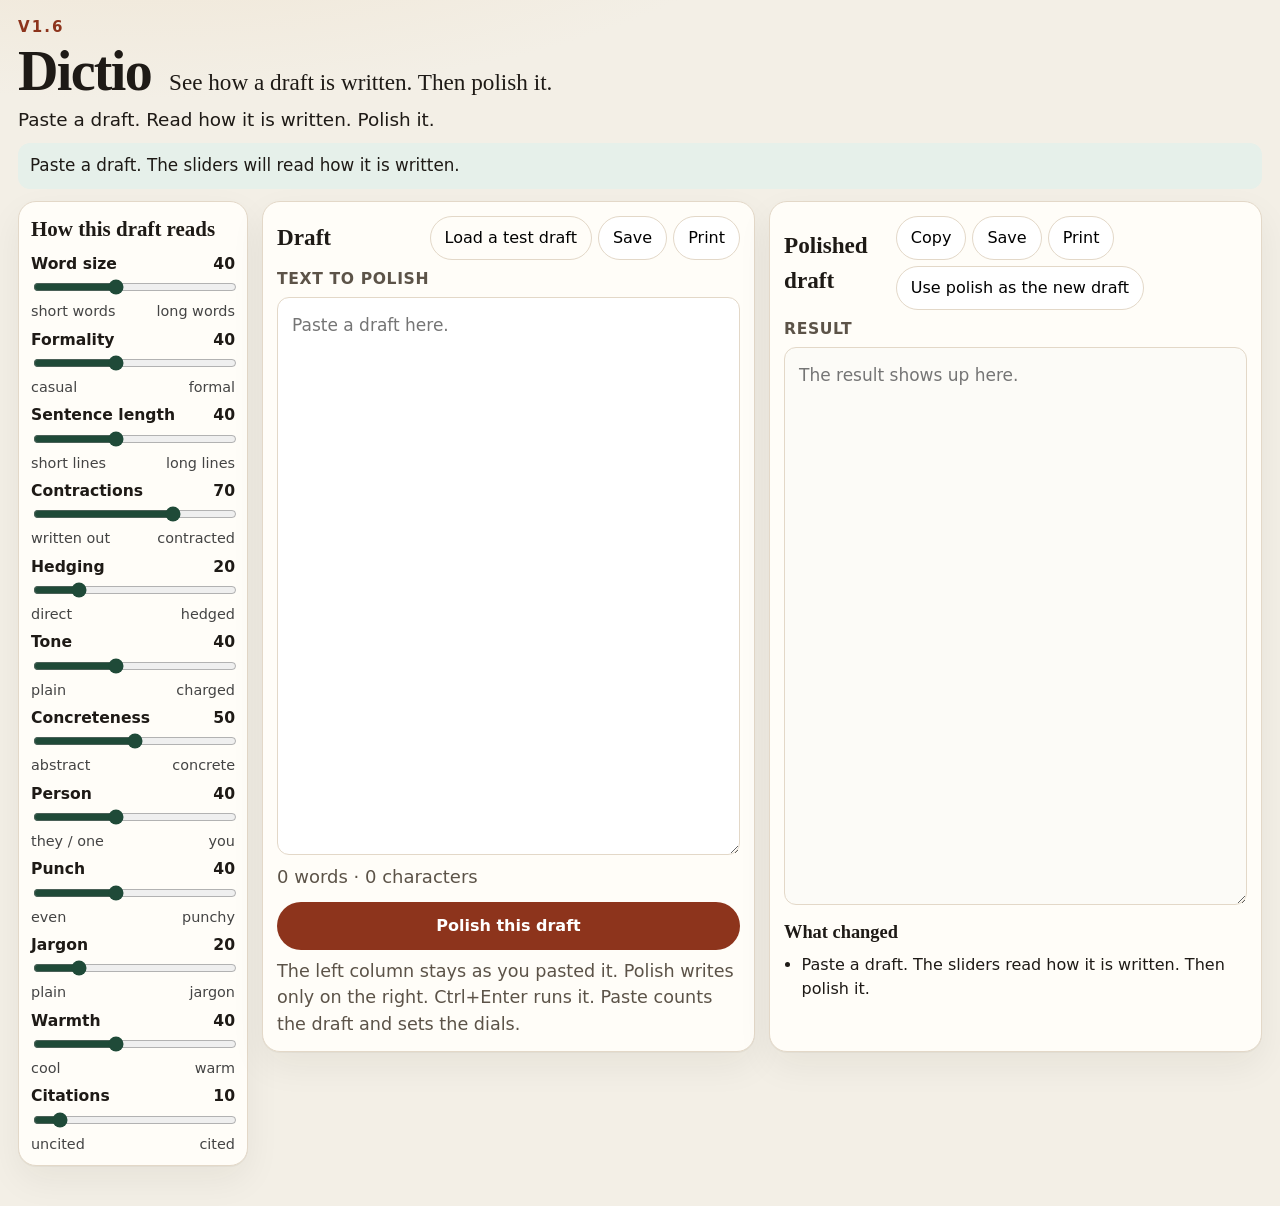
==== commit da4f29cf: "Refuse a style reading under 80 words and ask for more text. Co-authored-by: Cursor <cursoragent@cur" ====
--- a/dictio/index.html
+++ b/dictio/index.html
@@ -80,6 +80,10 @@
     color: var(--ink);
     font-size: 1.05rem;
   }
+  .reading.short {
+    background: var(--amber-soft);
+    color: #111;
+  }
   .tabs {
     display: none;
     gap: 4px;
@@ -338,7 +342,7 @@
 <body>
 <div class="wrap">
   <header class="top">
-    <p class="kicker">v1.5</p>
+    <p class="kicker">v1.6</p>
     <div class="title-row">
       <h1>Dictio</h1>
       <p class="advert">See how a draft is written. Then polish it.</p>
@@ -2497,6 +2501,15 @@
   const result = polish(text, profile, style);
   outputEl.value = result.text;
   lastDownloadName = "dictio-" + slug(profile.name) + ".txt";
+  const review = window.DictioStyle ? window.DictioStyle.reviewDraft(text) : null;
+  if (review && review.tooShort) {
+    outputEl.value = "";
+    setReport("What changed", [
+      { text: "Minimal data to develop a style. This paste is " + review.counts.words + " words. Paste 80 words or more before we propose a sound reading.", flag: true },
+      { text: "Raw count: " + review.counts.sentences + " sentences, " + review.counts.contractions + " contractions, " + review.counts.adjectives + " likely adjectives, " + review.counts.pronouns + " pronouns." }
+    ]);
+    return;
+  }
   const items = [
     { text: "Voice cards are parked. Polish uses the twelve sliders." },
     { text: "Style: word size " + style.wordSize + ", formality " + style.formality + ", sentence length " + style.sentenceLength + ", contractions " + style.contractions + ", hedging " + style.hedging + ", tone " + style.tone + ", concreteness " + style.concreteness + ", second person " + style.person + ", punch " + style.punch + ", jargon " + style.jargon + ", warmth " + style.warmth + ", citations " + style.citationDensity },
@@ -2653,7 +2666,10 @@
   if (!S || !S.readDraft) return;
   const reading = S.readDraft(sourceEl.value);
   const box = document.getElementById("draft-reading");
-  if (box) box.textContent = reading.reading;
+  if (box) {
+    box.textContent = reading.reading;
+    box.classList.toggle("short", Boolean(reading.tooShort));
+  }
   document.body.classList.toggle("has-draft", Boolean(sourceEl.value.trim()));
   paintStyle(Object.assign({}, readStyle(), reading, { writer: "custom", citation: readStyle().citation }));
   saveStyle();
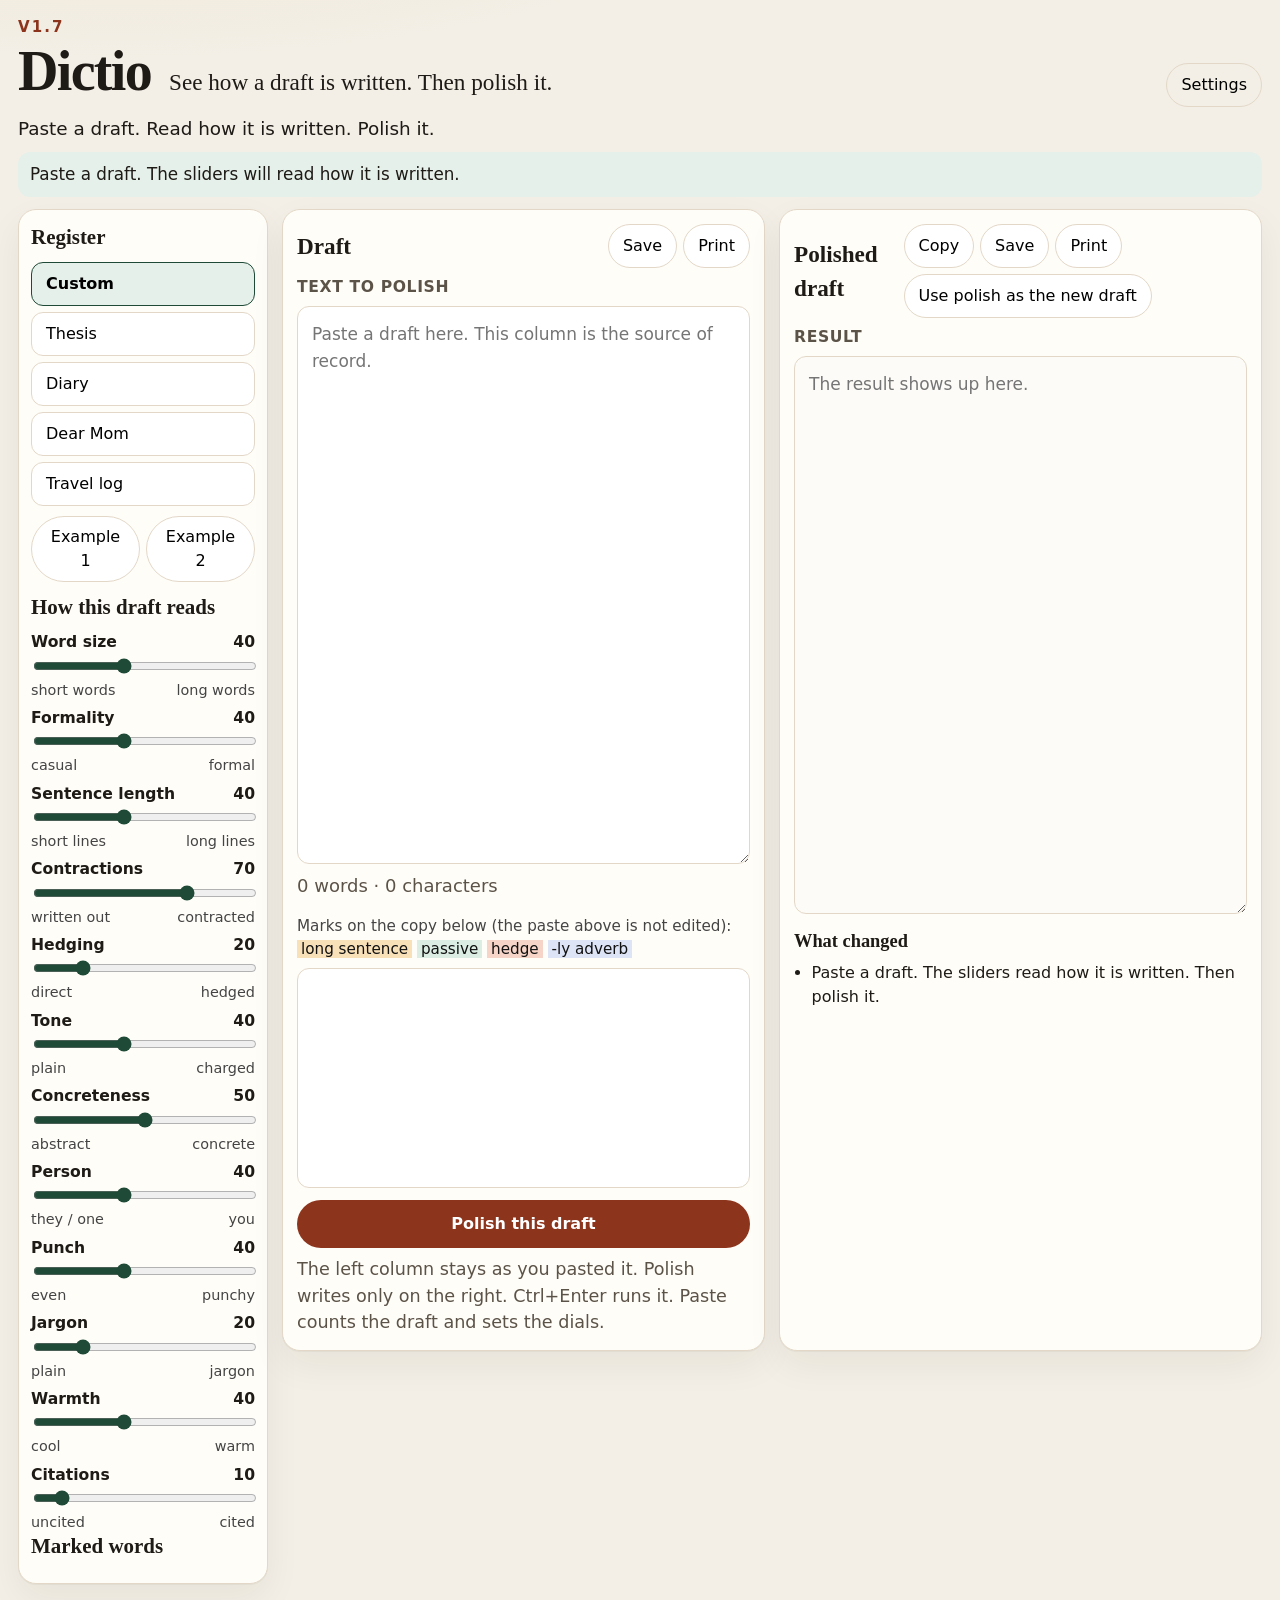
==== commit 3575b7e2: "Park affiliate via= capture and a later-channel plan. Co-authored-by: Cursor <cursoragent@cursor.com" ====
--- a/dictio/index.html
+++ b/dictio/index.html
@@ -119,9 +119,10 @@
     box-shadow: var(--shadow);
     margin-bottom: 16px;
   }
+  .head-actions { margin-left: auto; }
   .shell {
     display: grid;
-    grid-template-columns: 230px minmax(0, 1fr);
+    grid-template-columns: 250px minmax(0, 1fr);
     gap: 14px;
     align-items: start;
   }
@@ -325,6 +326,57 @@
     padding: 8px 10px;
   }
   .pay { display: none !important; }
+  .stats {
+    display: flex;
+    flex-wrap: wrap;
+    gap: 10px 16px;
+    margin: 8px 0;
+    font-size: 1.05rem;
+    color: #111;
+  }
+  .stats span { white-space: nowrap; }
+  .legend { font-size: 0.95rem; color: #444; margin: 6px 0 8px; }
+  .legend mark { padding: 0 4px; }
+  .mark-view {
+    min-height: 220px;
+    max-height: 42vh;
+    overflow: auto;
+    padding: 14px;
+    border: 1px solid var(--line);
+    border-radius: 12px;
+    background: #fff;
+    font-size: 17px;
+    line-height: 1.6;
+    color: #111;
+  }
+  mark.mk-long { background: #f8e0b8; color: #111; }
+  mark.mk-passive { background: #dceee3; color: #111; }
+  mark.mk-hedge { background: #f6d4c8; color: #111; }
+  mark.mk-adverb { background: #dde4f5; color: #111; }
+  .word-list { margin: 8px 0 0; padding: 0; list-style: none; font-size: 0.95rem; }
+  .word-list button {
+    min-height: 32px;
+    margin: 2px 4px 2px 0;
+    border-radius: 8px;
+    padding: 4px 8px;
+  }
+  .registers { display: flex; flex-direction: column; gap: 6px; margin-bottom: 10px; }
+  .registers button { width: 100%; text-align: left; border-radius: 12px; }
+  .registers button[aria-pressed="true"] {
+    background: var(--green-soft);
+    border-color: var(--green);
+    font-weight: 700;
+  }
+  .sample-row { display: flex; gap: 6px; margin: 0 0 10px; }
+  #settings-panel {
+    margin: 10px 0 0;
+    padding: 12px;
+    border: 1px solid var(--line);
+    border-radius: 12px;
+    background: #fff;
+  }
+  #settings-panel[hidden] { display: none; }
+  #settings-panel label { display: block; margin: 8px 0 4px; color: #111; }
   .col-actions { display: flex; flex-wrap: wrap; gap: 6px; }
   @media (min-width: 900px) {
     .workspace { grid-template-columns: 1fr 1fr; align-items: stretch; }
@@ -342,10 +394,11 @@
 <body>
 <div class="wrap">
   <header class="top">
-    <p class="kicker">v1.6</p>
+    <p class="kicker">v1.7</p>
     <div class="title-row">
       <h1>Dictio</h1>
       <p class="advert">See how a draft is written. Then polish it.</p>
+      <button type="button" class="ghost head-actions" id="settings-btn">Settings</button>
     </div>
     <p class="tagline">Paste a draft. Read how it is written. Polish it.</p>
     <p class="reading" id="draft-reading">Paste a draft. The sliders will read how it is written.</p>
@@ -381,6 +434,12 @@
   <div class="shell">
   <aside class="rail" id="panel-diction">
     <div class="style-block">
+      <h3>Register</h3>
+      <div class="registers" role="group" aria-label="Document register" id="register-group"></div>
+      <div class="sample-row">
+        <button type="button" id="sample-a">Example 1</button>
+        <button type="button" id="sample-b">Example 2</button>
+      </div>
       <div class="preset-park">
       <h3>Writer presets</h3>
       <div class="presets" role="group" aria-label="Writer presets">
@@ -478,6 +537,8 @@
           </label>
         </div>
       </div>
+      <h3>Marked words</h3>
+      <ul class="word-list" id="word-list"></ul>
       <div id="citation-wrap" hidden>
         <label class="field-label" for="citation-format">Citation format</label>
         <select id="citation-format">
@@ -496,14 +557,16 @@
       <div class="col-head">
         <h2>Draft</h2>
         <div class="col-actions">
-          <button type="button" class="ghost" id="load-sample">Load a test draft</button>
           <button type="button" id="save-draft">Save</button>
           <button type="button" id="print-draft">Print</button>
         </div>
       </div>
       <label class="field-label" for="source">Text to polish</label>
-      <textarea id="source" placeholder="Paste a draft here."></textarea>
+      <textarea id="source" placeholder="Paste a draft here. This column is the source of record."></textarea>
       <p class="meta" id="source-meta"></p>
+      <div class="stats" id="check-stats"></div>
+      <p class="legend">Marks on the copy below (the paste above is not edited): <mark class="mk-long">long sentence</mark> <mark class="mk-passive">passive</mark> <mark class="mk-hedge">hedge</mark> <mark class="mk-adverb">-ly adverb</mark></p>
+      <div class="mark-view" id="mark-view" aria-label="Marked reading of the draft"></div>
       <button type="button" class="primary" id="process">Polish this draft</button>
       <p class="hint">The left column stays as you pasted it. Polish writes only on the right. Ctrl+Enter runs it. Paste counts the draft and sets the dials.</p>
     </div>
@@ -527,6 +590,29 @@
   </div>
   </div>
 
+  <div id="settings-panel" hidden>
+    <h3>Settings</h3>
+    <p class="hint">Citation format applies when you polish a thesis register, or when the citations dial is high. House voice is a parked book style under the polish. Highlights only mark the reading copy, never the source paste.</p>
+    <label class="field-label" for="citation-format-settings">Citation format</label>
+    <select id="citation-format-settings">
+      <option value="apa7">APA 7</option>
+      <option value="mla9">MLA 9</option>
+      <option value="chicago">Chicago</option>
+      <option value="harvard">Harvard</option>
+      <option value="ieee">IEEE</option>
+    </select>
+    <label class="field-label" for="house-voice">House voice (under the polish)</label>
+    <select id="house-voice">
+      <option value="food" selected>Food book voice</option>
+      <option value="dtc">DTC book voice</option>
+      <option value="phil">Phil's polished voice</option>
+    </select>
+    <label><input type="checkbox" id="hl-long" checked> Mark long sentences</label>
+    <label><input type="checkbox" id="hl-passive" checked> Mark possible passives</label>
+    <label><input type="checkbox" id="hl-hedge" checked> Mark hedges</label>
+    <label><input type="checkbox" id="hl-adverb" checked> Mark -ly adverbs</label>
+  </div>
+
   <aside class="pay" hidden>
     <a class="stripe" id="stripe" href="#">Pay $5 – Stripe placeholder, not live</a>
     <p>PLACEHOLDER. No payment is processed. When you have a real Stripe Payment Link, paste it into <code>STRIPE_PAYMENT_LINK</code> at the top of the script.</p>
@@ -534,6 +620,7 @@
 </div>
 <noscript><p style="padding:16px">Dictio needs JavaScript. It runs entirely in the page.</p></noscript>
 <script src="style-core.js"></script>
+<script src="affiliate.js"></script>
 <script>
 /* Paste a Stripe Payment Link here when you have one. Leave it empty until then. */
 const STRIPE_PAYMENT_LINK = "";
@@ -2015,7 +2102,11 @@
     const el = document.getElementById("slider-" + key);
     if (el) style[key] = Number(el.value);
   });
-  style.citation = document.getElementById("citation-format").value;
+  const citeA = document.getElementById("citation-format");
+  const citeB = document.getElementById("citation-format-settings");
+  style.citation = (citeB && citeB.value) || (citeA && citeA.value) || "apa7";
+  const pressed = document.querySelector('.registers button[aria-pressed="true"]');
+  if (pressed) style.writer = pressed.dataset.register;
   return style;
 }
 
@@ -2266,8 +2357,10 @@
 let lastDownloadName = "dictio.txt";
 
 function selectedProfile() {
-  const checked = document.querySelector('input[name="profile"]:checked');
-  const id = checked ? checked.value : "food";
+  const house = document.getElementById("house-voice");
+  const id = (house && house.value) || "food";
+  const radio = document.querySelector('input[name="profile"][value="' + id + '"]');
+  if (radio) radio.checked = true;
   return PROFILES.find((profile) => profile.id === id) || PROFILES[0];
 }
 
@@ -2605,8 +2698,15 @@
     slider.value = style[key];
     document.getElementById("val-" + key).textContent = String(style[key]);
   });
-  document.getElementById("citation-format").value = style.citation || "apa7";
-  document.getElementById("citation-wrap").hidden = style.writer !== "thesis";
+  const cite = style.citation || "apa7";
+  const citeA = document.getElementById("citation-format");
+  const citeB = document.getElementById("citation-format-settings");
+  if (citeA) citeA.value = cite;
+  if (citeB) citeB.value = cite;
+  document.getElementById("citation-wrap").hidden = true;
+  document.querySelectorAll(".registers button").forEach((btn) => {
+    btn.setAttribute("aria-pressed", btn.dataset.register === style.writer ? "true" : "false");
+  });
   document.querySelectorAll(".presets button").forEach((btn) => {
     btn.setAttribute("aria-pressed", btn.dataset.writer === style.writer ? "true" : "false");
   });
@@ -2725,13 +2825,16 @@
     setMode(next);
     document.getElementById(next === "diction" ? "tab-diction" : "tab-translate").focus();
   });
-  document.getElementById("load-sample").addEventListener("click", () => {
-    sourceEl.value = SAMPLE_DRAFT;
-    countMeta();
-    lockDials = false;
-    readDraftOntoSliders();
-    sourceEl.focus();
-  });
+  const loadSample = document.getElementById("load-sample");
+  if (loadSample) {
+    loadSample.addEventListener("click", () => {
+      sourceEl.value = SAMPLE_DRAFT;
+      countMeta();
+      lockDials = false;
+      readDraftOntoSliders();
+      sourceEl.focus();
+    });
+  }
   sourceEl.addEventListener("input", countMeta);
   sourceEl.addEventListener("paste", () => {
     lockDials = false;
@@ -2761,7 +2864,112 @@
   });
   countMeta();
   setMode("diction");
-  window.Dictio = { polish, planChunks, translateText, translateDirect, LANGUAGES, PROFILES, byteLen, SAMPLE_DRAFT, readStyle };
+  const settingsBtn = document.getElementById("settings-btn");
+  const settingsPanel = document.getElementById("settings-panel");
+  if (settingsBtn && settingsPanel) {
+    settingsBtn.addEventListener("click", () => {
+      settingsPanel.hidden = !settingsPanel.hidden;
+    });
+  }
+  const citeSettings = document.getElementById("citation-format-settings");
+  if (citeSettings) {
+    citeSettings.addEventListener("change", () => {
+      const hidden = document.getElementById("citation-format");
+      if (hidden) hidden.value = citeSettings.value;
+      saveStyle();
+    });
+  }
+  const house = document.getElementById("house-voice");
+  if (house) house.addEventListener("change", saveStyle);
+
+  const S = window.DictioStyle;
+  const regBox = document.getElementById("register-group");
+  if (regBox && S && S.REGISTERS) {
+    S.REGISTERS.forEach((reg) => {
+      const btn = document.createElement("button");
+      btn.type = "button";
+      btn.dataset.register = reg.id;
+      btn.textContent = reg.name;
+      btn.setAttribute("aria-pressed", reg.id === "custom" ? "true" : "false");
+      btn.addEventListener("click", () => {
+        const next = Object.assign({}, readStyle(), { writer: reg.id });
+        if (reg.id !== "custom" && S.WRITER_PRESETS[reg.id]) {
+          Object.assign(next, S.WRITER_PRESETS[reg.id], { writer: reg.id });
+        }
+        paintStyle(next);
+        saveStyle();
+        lockDials = true;
+        schedulePolish();
+      });
+      regBox.append(btn);
+    });
+  }
+  function loadRegisterSample(index) {
+    const pressed = document.querySelector(".registers button[aria-pressed='true']");
+    const id = pressed ? pressed.dataset.register : "custom";
+    const samples = S && S.REGISTER_SAMPLES && S.REGISTER_SAMPLES[id];
+    if (!samples || !samples[index]) {
+      setReport("What changed", [{ text: "Pick Thesis, Diary, Dear Mom, or Travel log, then Example 1 or 2.", flag: true }]);
+      return;
+    }
+    sourceEl.value = samples[index];
+    countMeta();
+    lockDials = false;
+    readDraftOntoSliders();
+    paintMarks();
+  }
+  const sampleA = document.getElementById("sample-a");
+  const sampleB = document.getElementById("sample-b");
+  if (sampleA) sampleA.addEventListener("click", () => loadRegisterSample(0));
+  if (sampleB) sampleB.addEventListener("click", () => loadRegisterSample(1));
+
+  function highlightOpts() {
+    return {
+      long: !document.getElementById("hl-long") || document.getElementById("hl-long").checked,
+      passive: !document.getElementById("hl-passive") || document.getElementById("hl-passive").checked,
+      hedge: !document.getElementById("hl-hedge") || document.getElementById("hl-hedge").checked,
+      adverb: !document.getElementById("hl-adverb") || document.getElementById("hl-adverb").checked
+    };
+  }
+  function paintMarks() {
+    const view = document.getElementById("mark-view");
+    const list = document.getElementById("word-list");
+    const stats = document.getElementById("check-stats");
+    if (!view || !S || !S.markDraft) return;
+    const marked = S.markDraft(sourceEl.value, highlightOpts());
+    view.innerHTML = marked.html || "";
+    if (list) {
+      list.replaceChildren();
+      function addGroup(label, items) {
+        if (!items.length) return;
+        const li = document.createElement("li");
+        li.textContent = label + ": " + items.slice(0, 24).join(", ") + (items.length > 24 ? "…" : "");
+        list.append(li);
+      }
+      addGroup("Long sentences", marked.longs.map((x) => x.words + " words"));
+      addGroup("Passives", marked.passives);
+      addGroup("Hedges", marked.hedges);
+      addGroup("-ly adverbs", marked.adverbs);
+    }
+    const review = S.reviewDraft(sourceEl.value);
+    if (stats && review.counts) {
+      const c = review.counts;
+      stats.textContent = c.words + " words · " + c.sentences + " sentences · avg sentence " + c.avgSentenceWords + " · avg word " + c.avgWordLetters + " letters · grade ~" + (c.grade != null ? c.grade : "—");
+    } else if (stats) stats.textContent = "";
+  }
+  ["hl-long", "hl-passive", "hl-hedge", "hl-adverb"].forEach((id) => {
+    const el = document.getElementById(id);
+    if (el) el.addEventListener("change", paintMarks);
+  });
+  sourceEl.addEventListener("input", () => { countMeta(); paintMarks(); });
+  const oldRead = readDraftOntoSliders;
+  readDraftOntoSliders = function () {
+    oldRead();
+    paintMarks();
+  };
+  paintMarks();
+
+  window.Dictio = { polish, planChunks, translateText, translateDirect, LANGUAGES, PROFILES, byteLen, SAMPLE_DRAFT, readStyle, affiliate: window.DictioAffiliate };
 }
 
 init();
